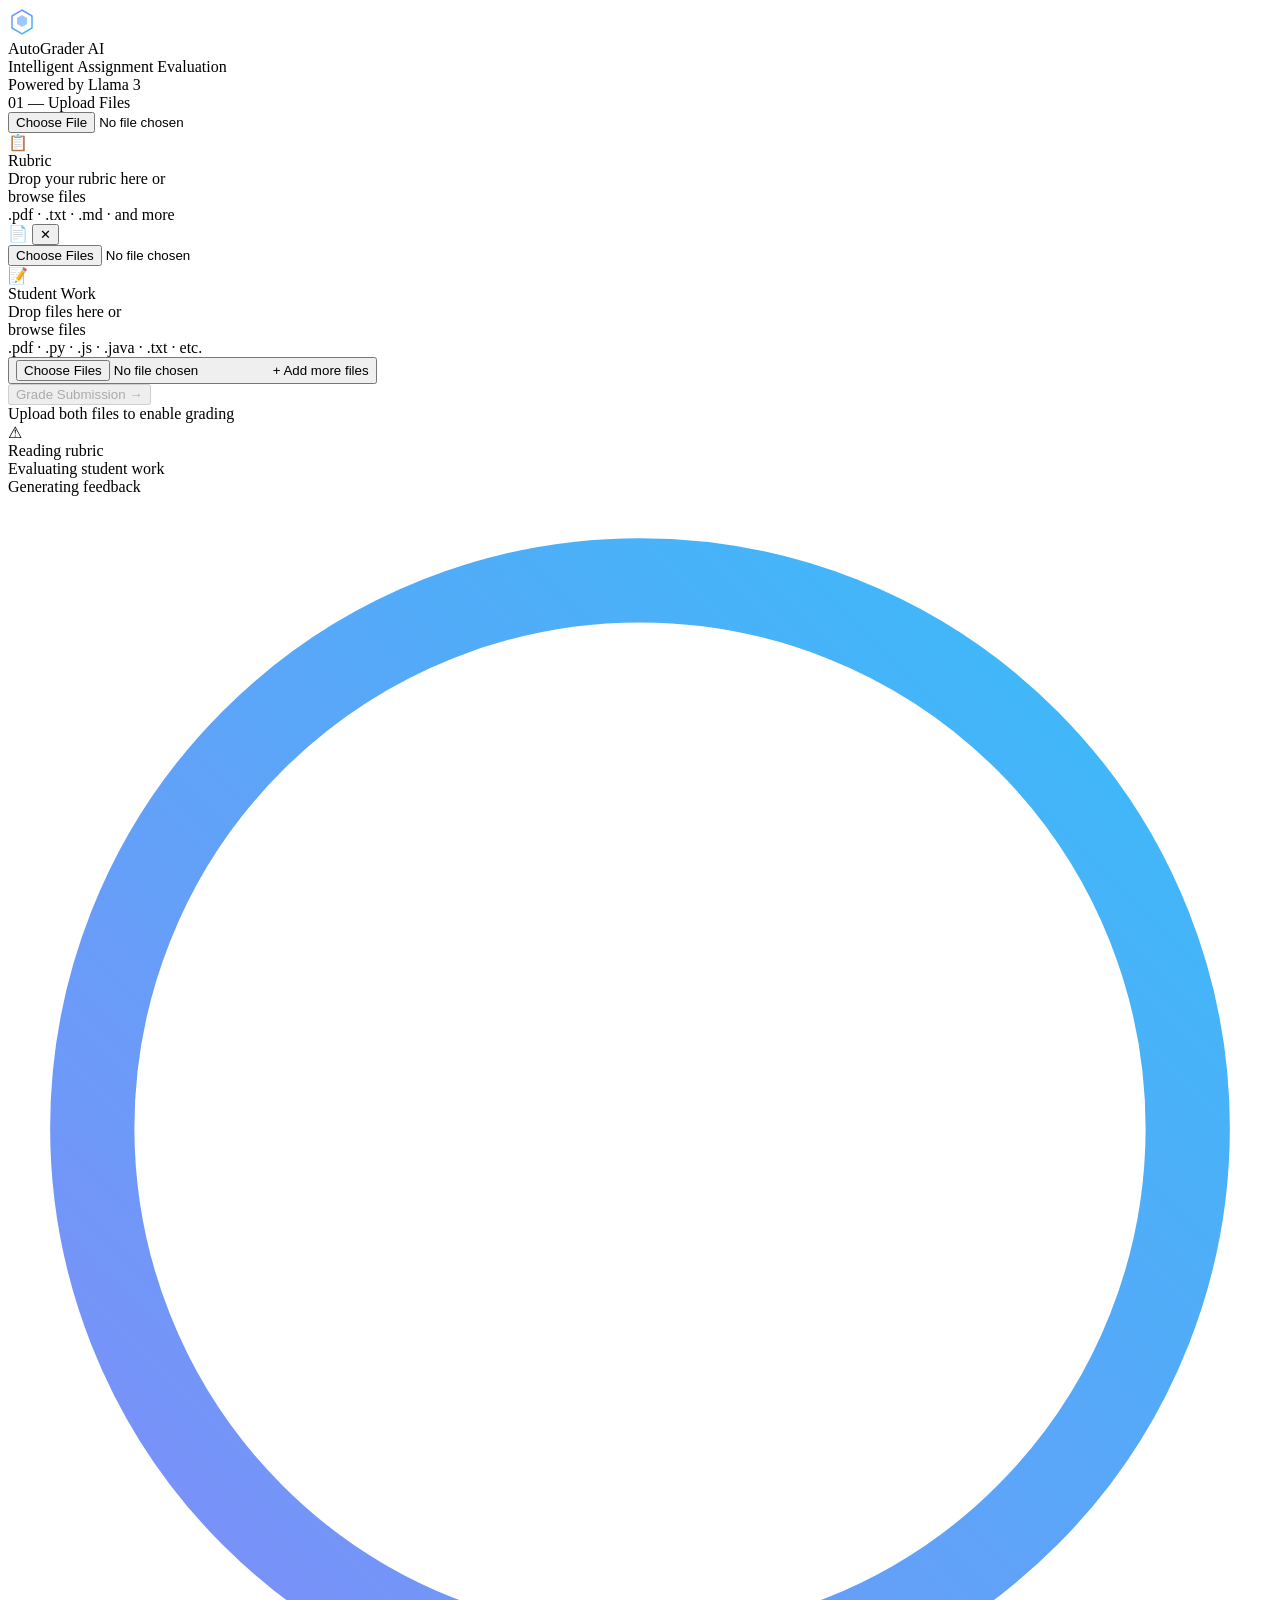
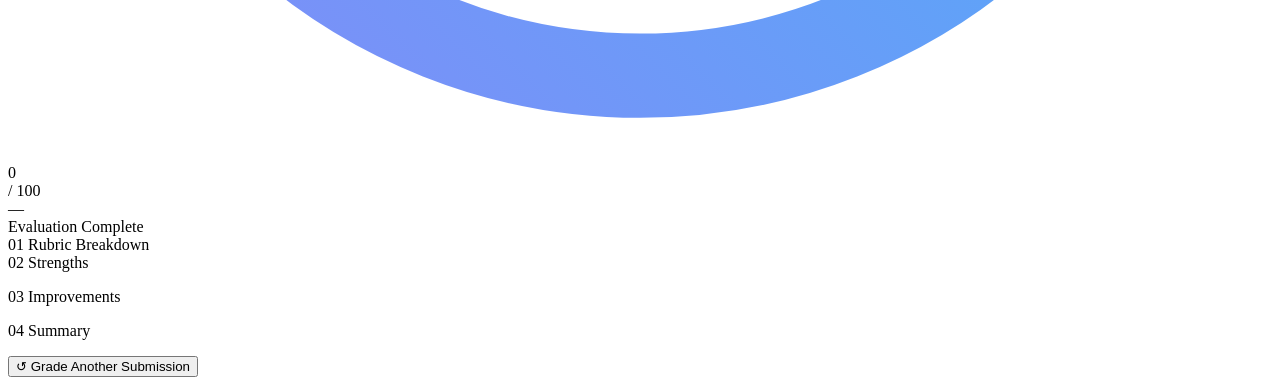
==== templates/index.html @ a31a2349 "Add initial HTML structure for AutoGrader AI This file contains the HTML structure for the AutoGrade" ====
<!DOCTYPE html>
<html lang="en">
<head>
  <meta charset="UTF-8" />
  <meta name="viewport" content="width=device-width, initial-scale=1.0" />
  <title>AutoGrader AI</title>
  <link rel="preconnect" href="https://fonts.googleapis.com" />
  <link rel="preconnect" href="https://fonts.gstatic.com" crossorigin />
  <link href="https://fonts.googleapis.com/css2?family=Outfit:wght@300;400;500;600;700;800&family=JetBrains+Mono:wght@400;500&display=swap" rel="stylesheet" />
  <link rel="stylesheet" href="/static/style.css" />
</head>
<body>

  <div class="bg-orb orb-1"></div>
  <div class="bg-orb orb-2"></div>
  <div class="bg-orb orb-3"></div>

  <div class="app">

    <header class="header">
      <div class="logo-wrap">
        <div class="logo-icon">
          <svg width="28" height="28" viewBox="0 0 28 28" fill="none">
            <path d="M14 2L24 8V20L14 26L4 20V8L14 2Z" stroke="url(#grad)" stroke-width="1.5" fill="none"/>
            <path d="M14 7L19 10V16L14 19L9 16V10L14 7Z" fill="url(#grad)" opacity="0.6"/>
            <defs>
              <linearGradient id="grad" x1="4" y1="2" x2="24" y2="26" gradientUnits="userSpaceOnUse">
                <stop offset="0%" stop-color="#818cf8"/>
                <stop offset="100%" stop-color="#38bdf8"/>
              </linearGradient>
            </defs>
          </svg>
        </div>
        <div>
          <div class="logo">AutoGrader <span class="logo-ai">AI</span></div>
          <div class="tagline">Intelligent Assignment Evaluation</div>
        </div>
      </div>
      <div class="header-badge">Powered by Llama 3</div>
    </header>

    <div class="section-label">01 — Upload Files</div>
    <div class="grid">

      <div class="upload-card" id="rubricZone">
        <input type="file" id="rubricInput" accept=".pdf,.txt,.md,.py,.js,.java,.html,.css,.json,.csv" />
        <div class="upload-icon-wrap"><div class="upload-icon">📋</div></div>
        <div class="upload-card-title">Rubric</div>
        <div class="upload-card-hint" id="rubricHint">Drop your rubric here or<br/><span class="hint-link">browse files</span></div>
        <div class="upload-formats">.pdf · .txt · .md · and more</div>
        <div class="file-pill hidden" id="rubricPill">
          <span class="pill-icon">📄</span>
          <span id="rubricName"></span>
          <button id="rubricRemove" class="pill-remove">✕</button>
        </div>
      </div>

      <div class="upload-card" id="workZone">
        <input type="file" id="workInput" multiple accept=".pdf,.txt,.md,.py,.js,.java,.html,.css,.json,.csv" />
        <div class="upload-icon-wrap"><div class="upload-icon">📝</div></div>
        <div class="upload-card-title">Student Work</div>
        <div id="workEmpty">
          <div class="upload-card-hint">Drop files here or<br/><span class="hint-link">browse files</span></div>
          <div class="upload-formats">.pdf · .py · .js · .java · .txt · etc.</div>
        </div>
        <div id="workFileArea" class="hidden">
          <div id="workList" class="work-files"></div>
          <button class="add-more-btn" id="addMoreBtn">
            <input type="file" id="addMoreInput" multiple accept=".pdf,.txt,.md,.py,.js,.java,.html,.css,.json,.csv" />
            <span>+ Add more files</span>
          </button>
        </div>
      </div>

    </div>

    <div class="grade-wrap">
      <button class="grade-btn" id="gradeBtn" disabled>
        <span class="grade-btn-text">Grade Submission</span>
        <span class="grade-btn-icon">→</span>
      </button>
      <div class="grade-hint" id="gradeHint">Upload both files to enable grading</div>
    </div>

    <div class="status-bar hidden" id="statusBar">
      <div class="status-inner">
        <div class="spinner" id="spinner"></div>
        <span id="statusText"></span>
      </div>
    </div>

    <div class="error-card hidden" id="errorBox">
      <span class="error-icon">⚠</span>
      <span id="errorText"></span>
    </div>

    <div class="loading-card hidden" id="loadingBox">
      <div class="loading-steps">
        <div class="loading-step"><div class="step-dot active"></div><span>Reading rubric</span></div>
        <div class="loading-step"><div class="step-dot"></div><span>Evaluating student work</span></div>
        <div class="loading-step"><div class="step-dot"></div><span>Generating feedback</span></div>
      </div>
    </div>

    <div class="results-card hidden" id="resultsBox">

      <div class="score-hero">
        <div class="score-ring-wrap">
          <svg class="score-ring" viewBox="0 0 120 120">
            <circle cx="60" cy="60" r="52" fill="none" stroke="rgba(255,255,255,0.06)" stroke-width="8"/>
            <circle cx="60" cy="60" r="52" fill="none" stroke="url(#scoreGrad)" stroke-width="8"
              stroke-linecap="round" stroke-dasharray="326.7" id="scoreArc"
              style="transform:rotate(-90deg);transform-origin:60px 60px;transition:stroke-dashoffset 1.2s cubic-bezier(.4,0,.2,1)"/>
            <defs>
              <linearGradient id="scoreGrad" x1="0" y1="0" x2="1" y2="1">
                <stop offset="0%" stop-color="#818cf8"/>
                <stop offset="100%" stop-color="#38bdf8"/>
              </linearGradient>
            </defs>
          </svg>
          <div class="score-inner">
            <div class="score-number" id="scoreDisplay">0</div>
            <div class="score-label">/ 100</div>
          </div>
        </div>
        <div class="score-details">
          <div class="letter-grade" id="letterGrade">—</div>
          <div class="score-title">Evaluation Complete</div>
          <div class="score-subtitle" id="scoreSubtitle"></div>
        </div>
      </div>

      <div class="results-body">

        <div class="result-section" id="criteriaSection">
          <div class="result-section-title"><span class="section-num">01</span> Rubric Breakdown</div>
          <div id="criteriaList" class="criteria-list"></div>
        </div>

        <div class="two-col">
          <div class="result-section" id="strengthsSection">
            <div class="result-section-title"><span class="section-num">02</span> Strengths</div>
            <p class="result-text" id="strengthsText"></p>
          </div>
          <div class="result-section" id="improvementsSection">
            <div class="result-section-title"><span class="section-num">03</span> Improvements</div>
            <p class="result-text" id="improvementsText"></p>
          </div>
        </div>

        <div class="result-section" id="summarySection">
          <div class="result-section-title"><span class="section-num">04</span> Summary</div>
          <p class="result-text result-summary" id="summaryText"></p>
        </div>

        <button class="grade-again-btn" id="gradeAgainBtn">↺ Grade Another Submission</button>

      </div>
    </div>

  </div>

  <script src="/static/main.js"></script>
</body>
</html>
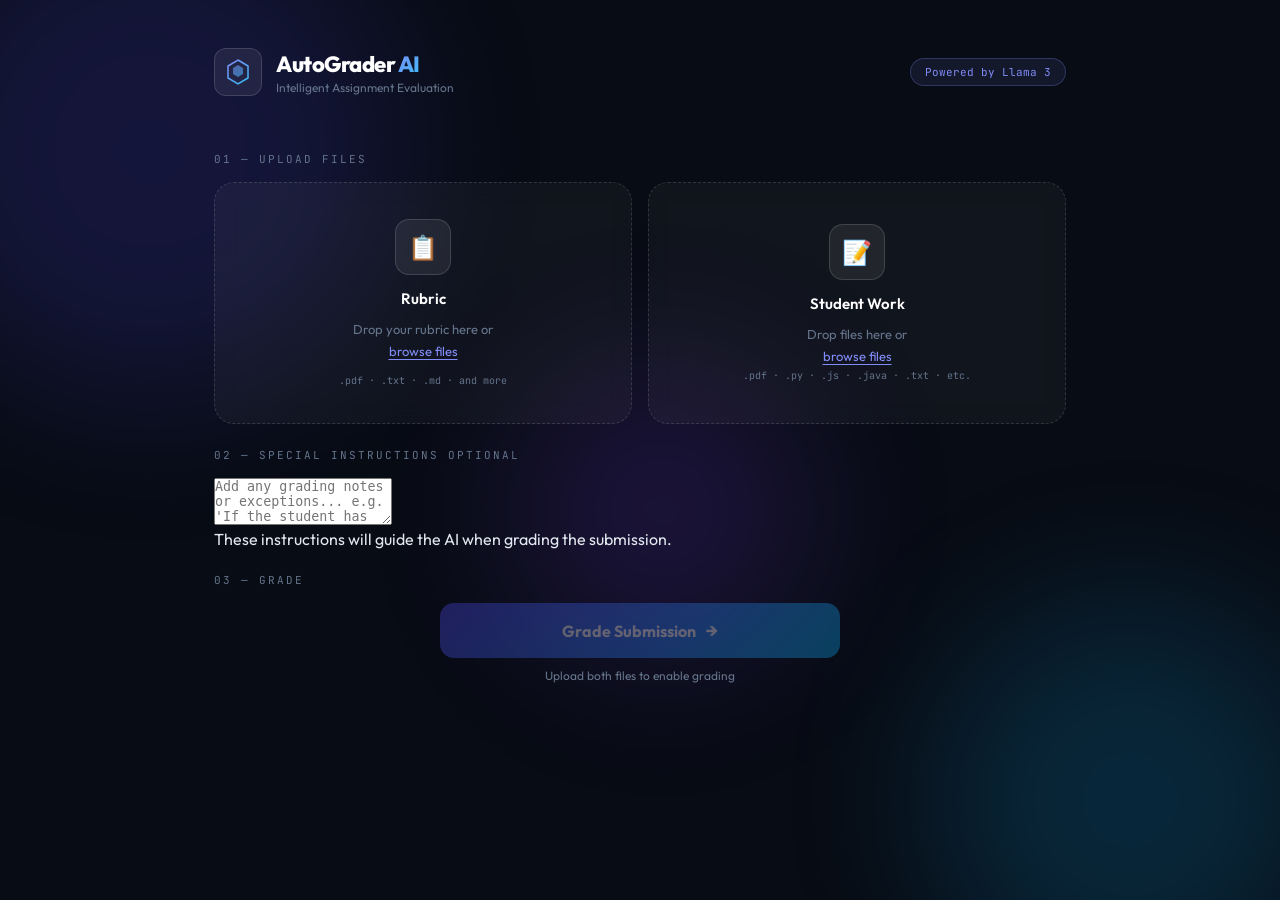
==== commit fa700856: "Update index.html" ====
--- a/templates/index.html
+++ b/templates/index.html
@@ -74,6 +74,19 @@
 
     </div>
 
+    <!-- SPECIAL INSTRUCTIONS -->
+    <div class="section-label" style="margin-top:24px;">02 — Special Instructions <span class="optional-tag">Optional</span></div>
+    <div class="instructions-wrap">
+      <textarea
+        id="specialInstructions"
+        class="instructions-input"
+        placeholder="Add any grading notes or exceptions... e.g. 'If the student has the correct answer but not exact wording from the answer key, still give full marks' or 'Be lenient on spelling, focus on content only'"
+        rows="3"
+      ></textarea>
+      <div class="instructions-hint">These instructions will guide the AI when grading the submission.</div>
+    </div>
+
+    <div class="section-label" style="margin-top:24px;">03 — Grade</div>
     <div class="grade-wrap">
       <button class="grade-btn" id="gradeBtn" disabled>
         <span class="grade-btn-text">Grade Submission</span>
@@ -84,7 +97,7 @@
 
     <div class="status-bar hidden" id="statusBar">
       <div class="status-inner">
-        <div class="spinner" id="spinner"></div>
+        <div class="spinner"></div>
         <span id="statusText"></span>
       </div>
     </div>
--- a/static/style.css
+++ b/static/style.css
@@ -0,0 +1,534 @@
+*, *::before, *::after { box-sizing: border-box; margin: 0; padding: 0; }
+
+:root {
+  --bg:       #080c14;
+  --surface:  rgba(255,255,255,0.04);
+  --surface2: rgba(255,255,255,0.07);
+  --border:   rgba(255,255,255,0.08);
+  --border2:  rgba(255,255,255,0.14);
+  --indigo:   #818cf8;
+  --sky:      #38bdf8;
+  --green:    #4ade80;
+  --amber:    #fbbf24;
+  --red:      #f87171;
+  --text:     #e2e8f0;
+  --muted:    #64748b;
+  --muted2:   #94a3b8;
+}
+
+html { scroll-behavior: smooth; }
+
+body {
+  background: var(--bg);
+  color: var(--text);
+  font-family: 'Outfit', sans-serif;
+  min-height: 100vh;
+  overflow-x: hidden;
+}
+
+/* ── Background orbs ── */
+.bg-orb {
+  position: fixed;
+  border-radius: 50%;
+  filter: blur(80px);
+  opacity: 0.18;
+  pointer-events: none;
+  z-index: 0;
+  animation: drift 20s ease-in-out infinite alternate;
+}
+.orb-1 { width: 500px; height: 500px; background: #4f46e5; top: -100px; left: -100px; animation-delay: 0s; }
+.orb-2 { width: 400px; height: 400px; background: #0ea5e9; bottom: -100px; right: -50px; animation-delay: -7s; }
+.orb-3 { width: 300px; height: 300px; background: #7c3aed; top: 40%; left: 40%; animation-delay: -14s; }
+
+@keyframes drift {
+  from { transform: translate(0, 0) scale(1); }
+  to   { transform: translate(40px, 30px) scale(1.08); }
+}
+
+/* ── App container ── */
+.app {
+  position: relative;
+  z-index: 1;
+  max-width: 900px;
+  margin: 0 auto;
+  padding: 48px 24px 80px;
+}
+
+/* ── Header ── */
+.header {
+  display: flex;
+  align-items: center;
+  justify-content: space-between;
+  margin-bottom: 56px;
+  animation: fadeUp 0.6s ease both;
+}
+
+.logo-wrap {
+  display: flex;
+  align-items: center;
+  gap: 14px;
+}
+
+.logo-icon {
+  width: 48px; height: 48px;
+  background: var(--surface2);
+  border: 1px solid var(--border2);
+  border-radius: 12px;
+  display: flex; align-items: center; justify-content: center;
+  backdrop-filter: blur(12px);
+}
+
+.logo {
+  font-size: 22px;
+  font-weight: 800;
+  letter-spacing: -0.5px;
+  color: #fff;
+}
+.logo-ai {
+  background: linear-gradient(135deg, var(--indigo), var(--sky));
+  -webkit-background-clip: text;
+  -webkit-text-fill-color: transparent;
+  background-clip: text;
+}
+
+.tagline {
+  font-size: 12px;
+  color: var(--muted);
+  font-weight: 400;
+  margin-top: 2px;
+}
+
+.header-badge {
+  font-family: 'JetBrains Mono', monospace;
+  font-size: 11px;
+  color: var(--indigo);
+  background: rgba(129,140,248,0.1);
+  border: 1px solid rgba(129,140,248,0.25);
+  padding: 6px 14px;
+  border-radius: 999px;
+}
+
+/* ── Section label ── */
+.section-label {
+  font-family: 'JetBrains Mono', monospace;
+  font-size: 11px;
+  color: var(--muted);
+  text-transform: uppercase;
+  letter-spacing: 2px;
+  margin-bottom: 16px;
+  animation: fadeUp 0.6s ease 0.1s both;
+}
+
+/* ── Upload grid ── */
+.grid {
+  display: grid;
+  grid-template-columns: 1fr 1fr;
+  gap: 16px;
+  margin-bottom: 24px;
+  animation: fadeUp 0.6s ease 0.2s both;
+}
+@media (max-width: 580px) { .grid { grid-template-columns: 1fr; } }
+
+/* ── Upload card ── */
+.upload-card {
+  background: var(--surface);
+  border: 1.5px dashed var(--border2);
+  border-radius: 20px;
+  padding: 36px 24px;
+  cursor: pointer;
+  position: relative;
+  min-height: 200px;
+  display: flex;
+  flex-direction: column;
+  align-items: center;
+  justify-content: center;
+  text-align: center;
+  gap: 10px;
+  transition: border-color 0.25s, background 0.25s, transform 0.2s;
+  backdrop-filter: blur(12px);
+  overflow: hidden;
+}
+.upload-card::before {
+  content: '';
+  position: absolute;
+  inset: 0;
+  background: linear-gradient(135deg, rgba(129,140,248,0.04), rgba(56,189,248,0.04));
+  opacity: 0;
+  transition: opacity 0.25s;
+  border-radius: 20px;
+}
+.upload-card:hover, .upload-card.drag {
+  border-color: var(--indigo);
+  transform: translateY(-2px);
+}
+.upload-card:hover::before, .upload-card.drag::before { opacity: 1; }
+
+.upload-card > input[type="file"] {
+  position: absolute; inset: 0; opacity: 0; cursor: pointer; width: 100%; height: 100%;
+}
+
+.upload-icon-wrap {
+  width: 56px; height: 56px;
+  background: var(--surface2);
+  border: 1px solid var(--border2);
+  border-radius: 14px;
+  display: flex; align-items: center; justify-content: center;
+  margin-bottom: 4px;
+}
+.upload-icon { font-size: 24px; }
+
+.upload-card-title {
+  font-size: 15px;
+  font-weight: 600;
+  color: #fff;
+}
+
+.upload-card-hint {
+  font-size: 13px;
+  color: var(--muted);
+  line-height: 1.7;
+}
+
+.hint-link {
+  color: var(--indigo);
+  text-decoration: underline;
+  text-underline-offset: 3px;
+}
+
+.upload-formats {
+  font-family: 'JetBrains Mono', monospace;
+  font-size: 10px;
+  color: var(--muted);
+  margin-top: 2px;
+}
+
+/* ── File pill ── */
+.file-pill {
+  display: flex;
+  align-items: center;
+  gap: 8px;
+  background: rgba(129,140,248,0.12);
+  border: 1px solid rgba(129,140,248,0.3);
+  border-radius: 10px;
+  padding: 8px 12px;
+  font-size: 12px;
+  color: var(--indigo);
+  max-width: 100%;
+  overflow: hidden;
+  position: relative;
+  z-index: 2;
+}
+.pill-icon { flex-shrink: 0; font-size: 14px; }
+.file-pill span:not(.pill-icon):not(.pill-remove) {
+  overflow: hidden; text-overflow: ellipsis; white-space: nowrap; flex: 1;
+}
+.pill-remove {
+  background: none; border: none; color: var(--muted); cursor: pointer;
+  font-size: 13px; flex-shrink: 0; line-height: 1; position: relative; z-index: 3;
+  transition: color 0.15s;
+}
+.pill-remove:hover { color: var(--red); }
+
+/* ── Work files list ── */
+.work-files { display: flex; flex-direction: column; gap: 6px; width: 100%; }
+
+.add-more-btn {
+  width: 100%;
+  background: none;
+  border: 1px dashed var(--border2);
+  color: var(--muted);
+  padding: 8px;
+  font-family: 'Outfit', sans-serif;
+  font-size: 12px;
+  cursor: pointer;
+  border-radius: 8px;
+  margin-top: 6px;
+  transition: border-color 0.2s, color 0.2s;
+  position: relative;
+}
+.add-more-btn:hover { border-color: var(--indigo); color: var(--indigo); }
+.add-more-btn input[type="file"] {
+  position: absolute; inset: 0; opacity: 0; cursor: pointer; width: 100%; height: 100%;
+}
+
+/* ── Grade button ── */
+.grade-wrap {
+  display: flex;
+  flex-direction: column;
+  align-items: center;
+  gap: 10px;
+  margin-bottom: 28px;
+  animation: fadeUp 0.6s ease 0.3s both;
+}
+
+.grade-btn {
+  display: flex;
+  align-items: center;
+  justify-content: center;
+  gap: 10px;
+  width: 100%;
+  max-width: 400px;
+  padding: 16px 32px;
+  background: linear-gradient(135deg, #4f46e5, #0ea5e9);
+  border: none;
+  border-radius: 14px;
+  color: #fff;
+  font-family: 'Outfit', sans-serif;
+  font-size: 16px;
+  font-weight: 700;
+  cursor: pointer;
+  transition: opacity 0.2s, transform 0.2s, box-shadow 0.2s;
+  box-shadow: 0 4px 24px rgba(79,70,229,0.35);
+  position: relative;
+  overflow: hidden;
+}
+.grade-btn::after {
+  content: '';
+  position: absolute;
+  inset: 0;
+  background: rgba(255,255,255,0.1);
+  opacity: 0;
+  transition: opacity 0.2s;
+}
+.grade-btn:hover:not(:disabled)::after { opacity: 1; }
+.grade-btn:hover:not(:disabled) { transform: translateY(-2px); box-shadow: 0 8px 32px rgba(79,70,229,0.5); }
+.grade-btn:disabled { opacity: 0.35; cursor: not-allowed; transform: none; box-shadow: none; }
+
+.grade-btn-icon { font-size: 18px; transition: transform 0.2s; }
+.grade-btn:hover:not(:disabled) .grade-btn-icon { transform: translateX(4px); }
+
+.grade-hint {
+  font-size: 12px;
+  color: var(--muted);
+}
+
+/* ── Status bar ── */
+.status-bar {
+  margin-bottom: 20px;
+  display: flex;
+  justify-content: center;
+}
+.status-inner {
+  display: flex;
+  align-items: center;
+  gap: 10px;
+  background: var(--surface2);
+  border: 1px solid var(--border2);
+  border-radius: 999px;
+  padding: 10px 20px;
+  font-size: 13px;
+  color: var(--muted2);
+  backdrop-filter: blur(12px);
+}
+
+.spinner {
+  width: 14px; height: 14px;
+  border: 2px solid rgba(129,140,248,0.2);
+  border-top-color: var(--indigo);
+  border-radius: 50%;
+  animation: spin 0.8s linear infinite;
+  flex-shrink: 0;
+}
+@keyframes spin { to { transform: rotate(360deg); } }
+
+/* ── Error card ── */
+.error-card {
+  background: rgba(248,113,113,0.08);
+  border: 1px solid rgba(248,113,113,0.25);
+  border-radius: 14px;
+  padding: 16px 20px;
+  font-size: 13px;
+  color: var(--red);
+  display: flex;
+  align-items: flex-start;
+  gap: 10px;
+  margin-bottom: 20px;
+  line-height: 1.6;
+}
+.error-icon { flex-shrink: 0; font-size: 16px; }
+
+/* ── Loading card ── */
+.loading-card {
+  background: var(--surface);
+  border: 1px solid var(--border);
+  border-radius: 20px;
+  padding: 40px;
+  margin-bottom: 20px;
+  backdrop-filter: blur(12px);
+}
+.loading-steps { display: flex; flex-direction: column; gap: 20px; max-width: 280px; margin: 0 auto; }
+.loading-step { display: flex; align-items: center; gap: 14px; font-size: 14px; color: var(--muted); }
+.step-dot {
+  width: 10px; height: 10px; border-radius: 50%; background: var(--border2); flex-shrink: 0;
+  transition: background 0.4s;
+}
+.step-dot.active { background: var(--indigo); box-shadow: 0 0 10px var(--indigo); animation: pulse 1.2s infinite; }
+.step-dot.done { background: var(--green); box-shadow: none; animation: none; }
+
+@keyframes pulse { 0%,100%{opacity:1;} 50%{opacity:0.4;} }
+
+/* ── Results card ── */
+.results-card {
+  background: var(--surface);
+  border: 1px solid var(--border2);
+  border-radius: 24px;
+  overflow: hidden;
+  backdrop-filter: blur(12px);
+  animation: fadeUp 0.5s ease both;
+}
+
+/* ── Score hero ── */
+.score-hero {
+  background: linear-gradient(135deg, rgba(79,70,229,0.2), rgba(14,165,233,0.15));
+  border-bottom: 1px solid var(--border);
+  padding: 40px 40px 36px;
+  display: flex;
+  align-items: center;
+  gap: 36px;
+  flex-wrap: wrap;
+}
+
+.score-ring-wrap {
+  position: relative;
+  width: 120px; height: 120px;
+  flex-shrink: 0;
+}
+.score-ring { width: 120px; height: 120px; }
+.score-inner {
+  position: absolute;
+  inset: 0;
+  display: flex;
+  flex-direction: column;
+  align-items: center;
+  justify-content: center;
+}
+.score-number {
+  font-size: 30px;
+  font-weight: 800;
+  color: #fff;
+  line-height: 1;
+  font-family: 'JetBrains Mono', monospace;
+}
+.score-label { font-size: 11px; color: var(--muted); margin-top: 2px; }
+
+.score-details { flex: 1; }
+.letter-grade {
+  font-size: 52px;
+  font-weight: 800;
+  background: linear-gradient(135deg, var(--indigo), var(--sky));
+  -webkit-background-clip: text;
+  -webkit-text-fill-color: transparent;
+  background-clip: text;
+  line-height: 1;
+  margin-bottom: 6px;
+}
+.score-title { font-size: 18px; font-weight: 700; color: #fff; }
+.score-subtitle { font-size: 13px; color: var(--muted2); margin-top: 4px; }
+
+/* ── Results body ── */
+.results-body { padding: 32px 40px 40px; display: flex; flex-direction: column; gap: 32px; }
+
+.result-section { display: flex; flex-direction: column; gap: 14px; }
+
+.result-section-title {
+  display: flex;
+  align-items: center;
+  gap: 10px;
+  font-size: 13px;
+  font-weight: 600;
+  color: var(--muted2);
+  text-transform: uppercase;
+  letter-spacing: 1.5px;
+  padding-bottom: 12px;
+  border-bottom: 1px solid var(--border);
+}
+.section-num {
+  font-family: 'JetBrains Mono', monospace;
+  font-size: 10px;
+  color: var(--indigo);
+  background: rgba(129,140,248,0.1);
+  padding: 2px 7px;
+  border-radius: 4px;
+}
+
+/* ── Criteria list ── */
+.criteria-list { display: flex; flex-direction: column; gap: 10px; }
+
+.criteria-row {
+  display: flex;
+  align-items: flex-start;
+  gap: 14px;
+  background: var(--surface2);
+  border: 1px solid var(--border);
+  border-radius: 12px;
+  padding: 14px 16px;
+  transition: border-color 0.2s;
+}
+.criteria-row:hover { border-color: var(--border2); }
+
+.criteria-badge {
+  flex-shrink: 0;
+  font-family: 'JetBrains Mono', monospace;
+  font-size: 12px;
+  font-weight: 500;
+  padding: 4px 10px;
+  border-radius: 6px;
+  min-width: 60px;
+  text-align: center;
+}
+.badge-pass    { background: rgba(74,222,128,0.12); color: var(--green);  border: 1px solid rgba(74,222,128,0.25); }
+.badge-partial { background: rgba(251,191,36,0.12);  color: var(--amber); border: 1px solid rgba(251,191,36,0.25); }
+.badge-fail    { background: rgba(248,113,113,0.12); color: var(--red);   border: 1px solid rgba(248,113,113,0.25); }
+
+.criteria-content { flex: 1; }
+.criteria-name { font-size: 13px; font-weight: 600; color: #fff; margin-bottom: 4px; }
+.criteria-feedback { font-size: 12px; color: var(--muted2); line-height: 1.6; }
+
+/* ── Two column layout ── */
+.two-col {
+  display: grid;
+  grid-template-columns: 1fr 1fr;
+  gap: 20px;
+}
+@media (max-width: 600px) { .two-col { grid-template-columns: 1fr; } }
+
+/* ── Result text ── */
+.result-text {
+  font-size: 14px;
+  line-height: 1.8;
+  color: var(--muted2);
+}
+.result-summary {
+  background: var(--surface2);
+  border: 1px solid var(--border);
+  border-radius: 12px;
+  padding: 20px;
+  font-size: 15px;
+  color: var(--text);
+}
+
+/* ── Grade again button ── */
+.grade-again-btn {
+  align-self: center;
+  background: var(--surface2);
+  border: 1px solid var(--border2);
+  border-radius: 10px;
+  color: var(--muted2);
+  padding: 12px 28px;
+  font-family: 'Outfit', sans-serif;
+  font-size: 14px;
+  font-weight: 500;
+  cursor: pointer;
+  transition: all 0.2s;
+  margin-top: 8px;
+}
+.grade-again-btn:hover { border-color: var(--indigo); color: var(--indigo); background: rgba(129,140,248,0.08); }
+
+/* ── Animations ── */
+@keyframes fadeUp {
+  from { opacity: 0; transform: translateY(16px); }
+  to   { opacity: 1; transform: translateY(0); }
+}
+
+/* ── Utility ── */
+.hidden { display: none !important; }
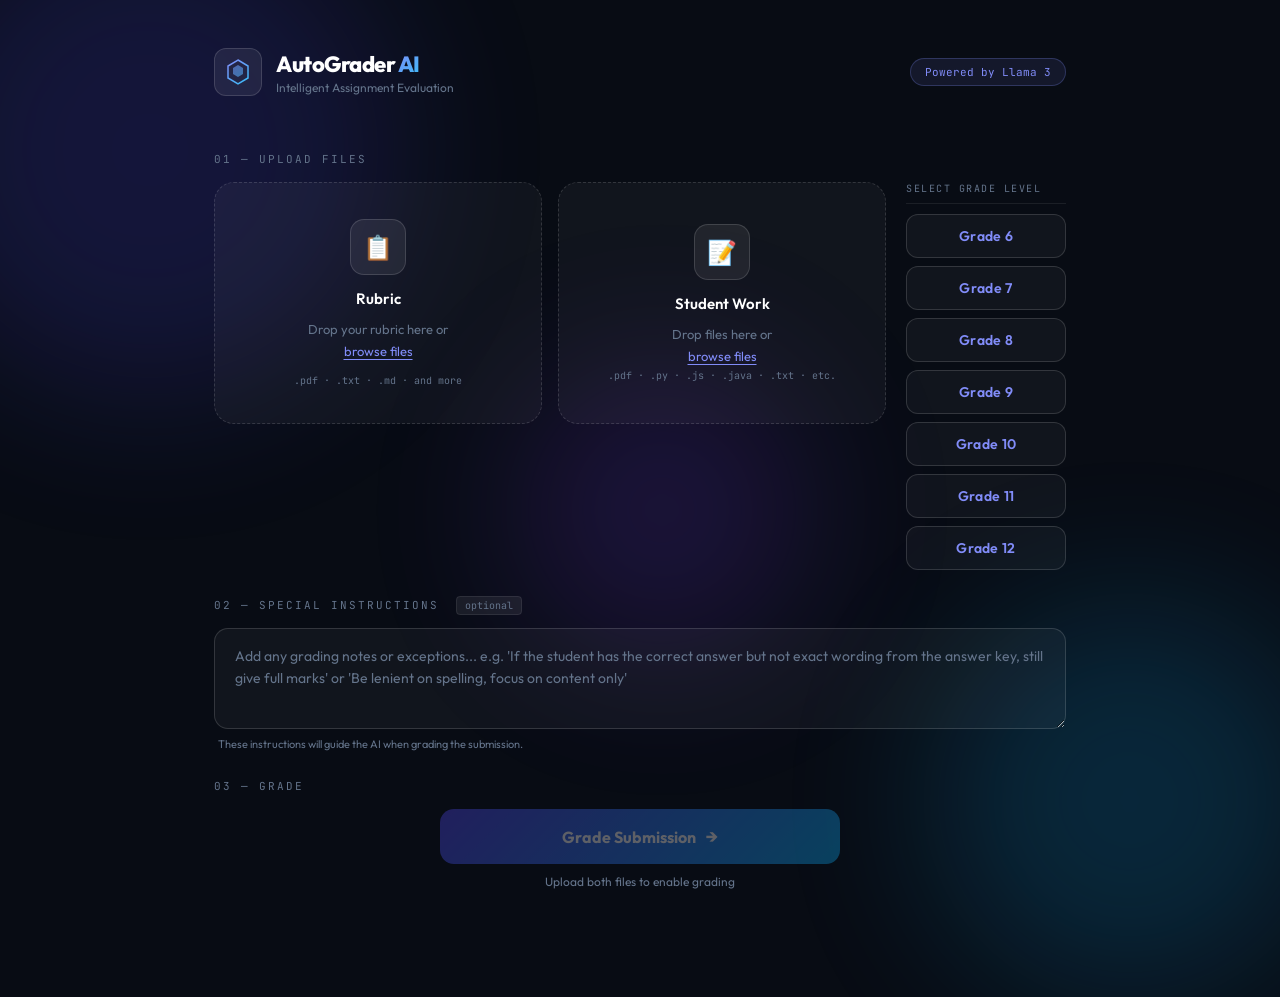
==== commit 36ec42f5: "Refactor upload section and grade level selector" ====
--- a/templates/index.html
+++ b/templates/index.html
@@ -39,43 +39,63 @@
       <div class="header-badge">Powered by Llama 3</div>
     </header>
 
+    <!-- STEP 01: UPLOAD FILES + GRADE SELECTOR -->
     <div class="section-label">01 — Upload Files</div>
-    <div class="grid">
+    <div class="upload-row">
 
-      <div class="upload-card" id="rubricZone">
-        <input type="file" id="rubricInput" accept=".pdf,.txt,.md,.py,.js,.java,.html,.css,.json,.csv" />
-        <div class="upload-icon-wrap"><div class="upload-icon">📋</div></div>
-        <div class="upload-card-title">Rubric</div>
-        <div class="upload-card-hint" id="rubricHint">Drop your rubric here or<br/><span class="hint-link">browse files</span></div>
-        <div class="upload-formats">.pdf · .txt · .md · and more</div>
-        <div class="file-pill hidden" id="rubricPill">
-          <span class="pill-icon">📄</span>
-          <span id="rubricName"></span>
-          <button id="rubricRemove" class="pill-remove">✕</button>
+      <!-- Left: file drop boxes stacked -->
+      <div class="upload-col">
+        <div class="grid">
+          <div class="upload-card" id="rubricZone">
+            <input type="file" id="rubricInput" accept=".pdf,.txt,.md,.py,.js,.java,.html,.css,.json,.csv" />
+            <div class="upload-icon-wrap"><div class="upload-icon">📋</div></div>
+            <div class="upload-card-title">Rubric</div>
+            <div class="upload-card-hint" id="rubricHint">Drop your rubric here or<br/><span class="hint-link">browse files</span></div>
+            <div class="upload-formats">.pdf · .txt · .md · and more</div>
+            <div class="file-pill hidden" id="rubricPill">
+              <span class="pill-icon">📄</span>
+              <span id="rubricName"></span>
+              <button id="rubricRemove" class="pill-remove">✕</button>
+            </div>
+          </div>
+
+          <div class="upload-card" id="workZone">
+            <input type="file" id="workInput" multiple accept=".pdf,.txt,.md,.py,.js,.java,.html,.css,.json,.csv" />
+            <div class="upload-icon-wrap"><div class="upload-icon">📝</div></div>
+            <div class="upload-card-title">Student Work</div>
+            <div id="workEmpty">
+              <div class="upload-card-hint">Drop files here or<br/><span class="hint-link">browse files</span></div>
+              <div class="upload-formats">.pdf · .py · .js · .java · .txt · etc.</div>
+            </div>
+            <div id="workFileArea" class="hidden">
+              <div id="workList" class="work-files"></div>
+              <button class="add-more-btn" id="addMoreBtn">
+                <input type="file" id="addMoreInput" multiple accept=".pdf,.txt,.md,.py,.js,.java,.html,.css,.json,.csv" />
+                <span>+ Add more files</span>
+              </button>
+            </div>
+          </div>
         </div>
       </div>
 
-      <div class="upload-card" id="workZone">
-        <input type="file" id="workInput" multiple accept=".pdf,.txt,.md,.py,.js,.java,.html,.css,.json,.csv" />
-        <div class="upload-icon-wrap"><div class="upload-icon">📝</div></div>
-        <div class="upload-card-title">Student Work</div>
-        <div id="workEmpty">
-          <div class="upload-card-hint">Drop files here or<br/><span class="hint-link">browse files</span></div>
-          <div class="upload-formats">.pdf · .py · .js · .java · .txt · etc.</div>
-        </div>
-        <div id="workFileArea" class="hidden">
-          <div id="workList" class="work-files"></div>
-          <button class="add-more-btn" id="addMoreBtn">
-            <input type="file" id="addMoreInput" multiple accept=".pdf,.txt,.md,.py,.js,.java,.html,.css,.json,.csv" />
-            <span>+ Add more files</span>
-          </button>
+      <!-- Right: grade level selector -->
+      <div class="grade-level-panel">
+        <div class="grade-level-title">Select Grade Level</div>
+        <div class="grade-level-list" id="gradeLevelList">
+          <button class="grade-level-btn" data-grade="6">Grade 6</button>
+          <button class="grade-level-btn" data-grade="7">Grade 7</button>
+          <button class="grade-level-btn" data-grade="8">Grade 8</button>
+          <button class="grade-level-btn" data-grade="9">Grade 9</button>
+          <button class="grade-level-btn" data-grade="10">Grade 10</button>
+          <button class="grade-level-btn" data-grade="11">Grade 11</button>
+          <button class="grade-level-btn" data-grade="12">Grade 12</button>
         </div>
       </div>
 
     </div>
 
-    <!-- SPECIAL INSTRUCTIONS -->
-    <div class="section-label" style="margin-top:24px;">02 — Special Instructions <span class="optional-tag">Optional</span></div>
+    <!-- STEP 02: SPECIAL INSTRUCTIONS -->
+    <div class="section-label" style="margin-top:28px;">02 — Special Instructions <span class="optional-tag">Optional</span></div>
     <div class="instructions-wrap">
       <textarea
         id="specialInstructions"
@@ -86,7 +106,8 @@
       <div class="instructions-hint">These instructions will guide the AI when grading the submission.</div>
     </div>
 
-    <div class="section-label" style="margin-top:24px;">03 — Grade</div>
+    <!-- STEP 03: GRADE -->
+    <div class="section-label" style="margin-top:28px;">03 — Grade</div>
     <div class="grade-wrap">
       <button class="grade-btn" id="gradeBtn" disabled>
         <span class="grade-btn-text">Grade Submission</span>
@@ -144,12 +165,10 @@
       </div>
 
       <div class="results-body">
-
         <div class="result-section" id="criteriaSection">
           <div class="result-section-title"><span class="section-num">01</span> Rubric Breakdown</div>
           <div id="criteriaList" class="criteria-list"></div>
         </div>
-
         <div class="two-col">
           <div class="result-section" id="strengthsSection">
             <div class="result-section-title"><span class="section-num">02</span> Strengths</div>
@@ -160,14 +179,11 @@
             <p class="result-text" id="improvementsText"></p>
           </div>
         </div>
-
         <div class="result-section" id="summarySection">
           <div class="result-section-title"><span class="section-num">04</span> Summary</div>
           <p class="result-text result-summary" id="summaryText"></p>
         </div>
-
         <button class="grade-again-btn" id="gradeAgainBtn">↺ Grade Another Submission</button>
-
       </div>
     </div>
 
--- a/static/style.css
+++ b/static/style.css
@@ -532,3 +532,133 @@
 
 /* ── Utility ── */
 .hidden { display: none !important; }
+
+/* ── Special Instructions ── */
+.optional-tag {
+  font-family: 'JetBrains Mono', monospace;
+  font-size: 10px;
+  color: var(--muted);
+  background: var(--surface2);
+  border: 1px solid var(--border);
+  padding: 2px 8px;
+  border-radius: 4px;
+  margin-left: 8px;
+  text-transform: lowercase;
+  letter-spacing: 0;
+}
+
+.instructions-wrap {
+  display: flex;
+  flex-direction: column;
+  gap: 8px;
+  margin-bottom: 8px;
+  animation: fadeUp 0.6s ease 0.25s both;
+}
+
+.instructions-input {
+  width: 100%;
+  background: var(--surface);
+  border: 1.5px solid var(--border2);
+  border-radius: 14px;
+  padding: 16px 20px;
+  color: var(--text);
+  font-family: 'Outfit', sans-serif;
+  font-size: 14px;
+  line-height: 1.6;
+  resize: vertical;
+  outline: none;
+  transition: border-color 0.2s, background 0.2s;
+  backdrop-filter: blur(12px);
+  min-height: 90px;
+}
+.instructions-input:focus {
+  border-color: var(--indigo);
+  background: var(--surface2);
+}
+.instructions-input::placeholder { color: var(--muted); }
+
+.instructions-hint {
+  font-size: 11px;
+  color: var(--muted);
+  padding-left: 4px;
+}
+
+/* ── Upload row (files + grade selector side by side) ── */
+.upload-row {
+  display: flex;
+  gap: 20px;
+  align-items: flex-start;
+  margin-bottom: 0;
+}
+
+.upload-col {
+  flex: 1;
+  min-width: 0;
+}
+
+.upload-col .grid {
+  margin-bottom: 0;
+}
+
+/* ── Grade level panel ── */
+.grade-level-panel {
+  width: 160px;
+  flex-shrink: 0;
+  display: flex;
+  flex-direction: column;
+  gap: 10px;
+  animation: fadeUp 0.6s ease 0.2s both;
+}
+
+.grade-level-title {
+  font-family: 'JetBrains Mono', monospace;
+  font-size: 10px;
+  color: var(--muted);
+  text-transform: uppercase;
+  letter-spacing: 1.5px;
+  padding-bottom: 8px;
+  border-bottom: 1px solid var(--border);
+}
+
+.grade-level-list {
+  display: flex;
+  flex-direction: column;
+  gap: 8px;
+}
+
+.grade-level-btn {
+  width: 100%;
+  background: var(--surface);
+  border: 1.5px solid var(--border2);
+  border-radius: 12px;
+  padding: 12px 16px;
+  color: var(--indigo);
+  font-family: 'Outfit', sans-serif;
+  font-size: 14px;
+  font-weight: 600;
+  cursor: pointer;
+  transition: all 0.2s;
+  backdrop-filter: blur(12px);
+  text-align: center;
+  letter-spacing: 0.3px;
+}
+
+.grade-level-btn:hover {
+  border-color: var(--indigo);
+  background: rgba(129,140,248,0.08);
+  transform: translateX(3px);
+}
+
+.grade-level-btn.selected {
+  background: rgba(129,140,248,0.15);
+  border-color: var(--indigo);
+  box-shadow: 0 0 16px rgba(129,140,248,0.2);
+  color: #fff;
+}
+
+@media (max-width: 640px) {
+  .upload-row { flex-direction: column; }
+  .grade-level-panel { width: 100%; }
+  .grade-level-list { flex-direction: row; flex-wrap: wrap; }
+  .grade-level-btn { width: auto; flex: 1; min-width: 80px; }
+}
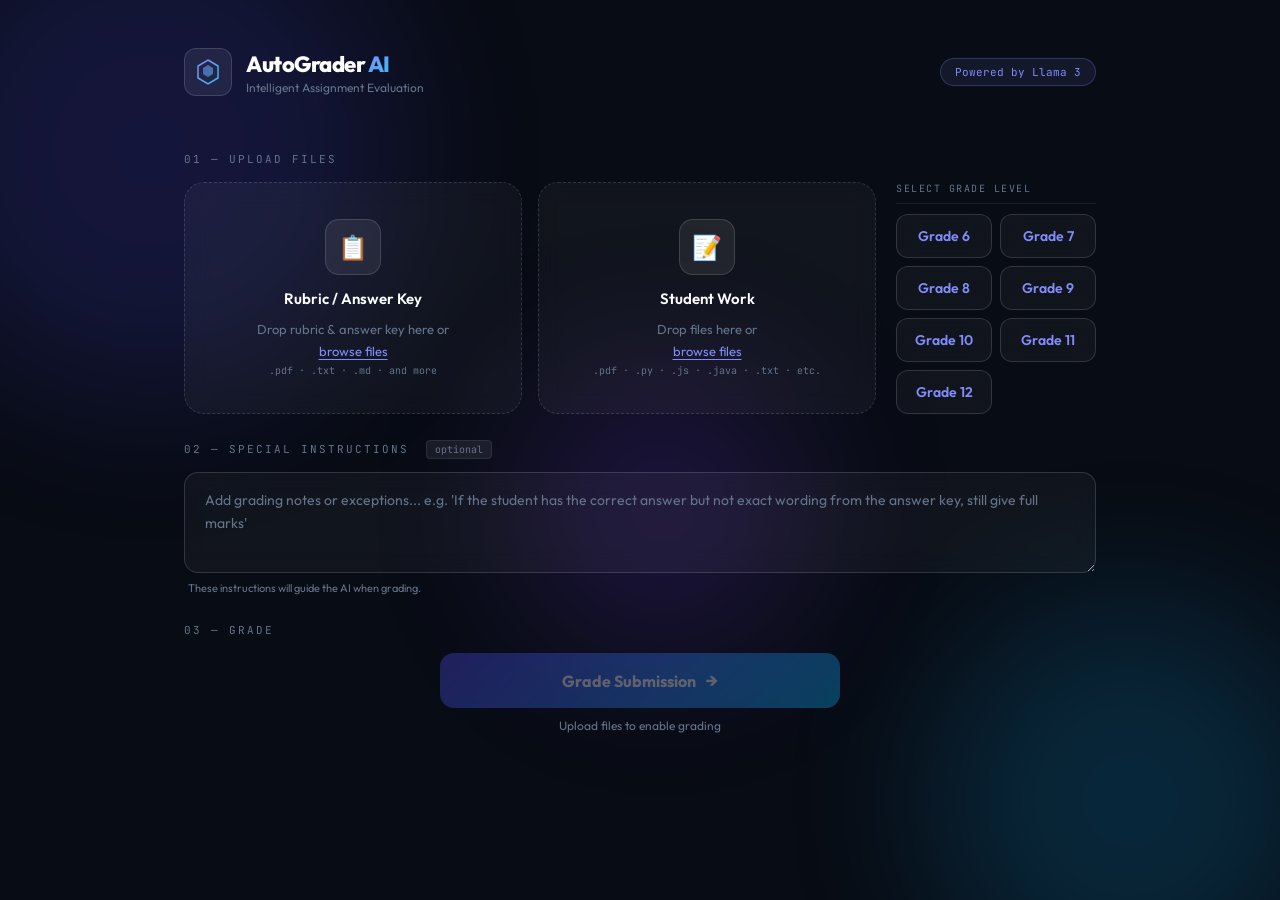
==== commit b07f2039: "Update file upload section and grading instructions" ====
--- a/templates/index.html
+++ b/templates/index.html
@@ -39,26 +39,31 @@
       <div class="header-badge">Powered by Llama 3</div>
     </header>
 
-    <!-- STEP 01: UPLOAD FILES + GRADE SELECTOR -->
+    <!-- STEP 01 -->
     <div class="section-label">01 — Upload Files</div>
     <div class="upload-row">
-
-      <!-- Left: file drop boxes stacked -->
       <div class="upload-col">
         <div class="grid">
+
+          <!-- Rubric / Answer Key -->
           <div class="upload-card" id="rubricZone">
-            <input type="file" id="rubricInput" accept=".pdf,.txt,.md,.py,.js,.java,.html,.css,.json,.csv" />
+            <input type="file" id="rubricInput" multiple accept=".pdf,.txt,.md,.py,.js,.java,.html,.css,.json,.csv" />
             <div class="upload-icon-wrap"><div class="upload-icon">📋</div></div>
-            <div class="upload-card-title">Rubric</div>
-            <div class="upload-card-hint" id="rubricHint">Drop your rubric here or<br/><span class="hint-link">browse files</span></div>
-            <div class="upload-formats">.pdf · .txt · .md · and more</div>
-            <div class="file-pill hidden" id="rubricPill">
-              <span class="pill-icon">📄</span>
-              <span id="rubricName"></span>
-              <button id="rubricRemove" class="pill-remove">✕</button>
-            </div>
-          </div>
-
+            <div class="upload-card-title">Rubric / Answer Key</div>
+            <div id="rubricEmpty">
+              <div class="upload-card-hint">Drop rubric &amp; answer key here or<br/><span class="hint-link">browse files</span></div>
+              <div class="upload-formats">.pdf · .txt · .md · and more</div>
+            </div>
+            <div id="rubricFileArea" class="hidden">
+              <div id="rubricList" class="work-files"></div>
+              <button class="add-more-btn" id="addMoreRubricBtn">
+                <input type="file" id="addMoreRubricInput" multiple accept=".pdf,.txt,.md,.py,.js,.java,.html,.css,.json,.csv" />
+                <span>+ Add more</span>
+              </button>
+            </div>
+          </div>
+
+          <!-- Student Work -->
           <div class="upload-card" id="workZone">
             <input type="file" id="workInput" multiple accept=".pdf,.txt,.md,.py,.js,.java,.html,.css,.json,.csv" />
             <div class="upload-icon-wrap"><div class="upload-icon">📝</div></div>
@@ -75,10 +80,11 @@
               </button>
             </div>
           </div>
-        </div>
-      </div>
-
-      <!-- Right: grade level selector -->
+
+        </div>
+      </div>
+
+      <!-- Grade level -->
       <div class="grade-level-panel">
         <div class="grade-level-title">Select Grade Level</div>
         <div class="grade-level-list" id="gradeLevelList">
@@ -91,29 +97,24 @@
           <button class="grade-level-btn" data-grade="12">Grade 12</button>
         </div>
       </div>
-
-    </div>
-
-    <!-- STEP 02: SPECIAL INSTRUCTIONS -->
+    </div>
+
+    <!-- STEP 02 -->
     <div class="section-label" style="margin-top:28px;">02 — Special Instructions <span class="optional-tag">Optional</span></div>
     <div class="instructions-wrap">
-      <textarea
-        id="specialInstructions"
-        class="instructions-input"
-        placeholder="Add any grading notes or exceptions... e.g. 'If the student has the correct answer but not exact wording from the answer key, still give full marks' or 'Be lenient on spelling, focus on content only'"
-        rows="3"
-      ></textarea>
-      <div class="instructions-hint">These instructions will guide the AI when grading the submission.</div>
-    </div>
-
-    <!-- STEP 03: GRADE -->
+      <textarea id="specialInstructions" class="instructions-input" rows="3"
+        placeholder="Add grading notes or exceptions... e.g. 'If the student has the correct answer but not exact wording from the answer key, still give full marks'"></textarea>
+      <div class="instructions-hint">These instructions will guide the AI when grading.</div>
+    </div>
+
+    <!-- STEP 03 -->
     <div class="section-label" style="margin-top:28px;">03 — Grade</div>
     <div class="grade-wrap">
       <button class="grade-btn" id="gradeBtn" disabled>
         <span class="grade-btn-text">Grade Submission</span>
         <span class="grade-btn-icon">→</span>
       </button>
-      <div class="grade-hint" id="gradeHint">Upload both files to enable grading</div>
+      <div class="grade-hint" id="gradeHint">Upload files to enable grading</div>
     </div>
 
     <div class="status-bar hidden" id="statusBar">
@@ -130,14 +131,16 @@
 
     <div class="loading-card hidden" id="loadingBox">
       <div class="loading-steps">
-        <div class="loading-step"><div class="step-dot active"></div><span>Reading rubric</span></div>
+        <div class="loading-step"><div class="step-dot"></div><span>Reading rubric &amp; answer key</span></div>
         <div class="loading-step"><div class="step-dot"></div><span>Evaluating student work</span></div>
-        <div class="loading-step"><div class="step-dot"></div><span>Generating feedback</span></div>
-      </div>
-    </div>
-
+        <div class="loading-step"><div class="step-dot"></div><span>Generating specific feedback</span></div>
+      </div>
+    </div>
+
+    <!-- RESULTS -->
     <div class="results-card hidden" id="resultsBox">
 
+      <!-- Score hero -->
       <div class="score-hero">
         <div class="score-ring-wrap">
           <svg class="score-ring" viewBox="0 0 120 120">
@@ -158,32 +161,96 @@
           </div>
         </div>
         <div class="score-details">
-          <div class="letter-grade" id="letterGrade">—</div>
-          <div class="score-title">Evaluation Complete</div>
+          <!-- Editable grade -->
+          <div class="grade-edit-wrap">
+            <div class="letter-grade" id="letterGrade">—</div>
+            <button class="edit-grade-btn" id="editGradeBtn" title="Edit grade">✏️</button>
+          </div>
+          <div class="score-title">Evaluation Report</div>
           <div class="score-subtitle" id="scoreSubtitle"></div>
-        </div>
+
+          <!-- Confidence -->
+          <div class="confidence-wrap" id="confidenceWrap">
+            <div class="confidence-bar-track">
+              <div class="confidence-bar-fill" id="confidenceBar"></div>
+            </div>
+            <div class="confidence-label" id="confidenceLabel"></div>
+          </div>
+          <div class="confidence-note" id="confidenceNote"></div>
+        </div>
+      </div>
+
+      <!-- Edit grade modal -->
+      <div class="edit-modal hidden" id="editModal">
+        <div class="edit-modal-inner">
+          <div class="edit-modal-title">Override Grade</div>
+          <div class="edit-modal-row">
+            <div class="edit-field">
+              <label>Score (0–100)</label>
+              <input type="number" id="editScore" min="0" max="100" class="edit-input" />
+            </div>
+            <div class="edit-field">
+              <label>Letter Grade</label>
+              <input type="text" id="editLetter" maxlength="3" class="edit-input" placeholder="e.g. B+" />
+            </div>
+          </div>
+          <div class="edit-modal-actions">
+            <button class="edit-cancel-btn" id="editCancelBtn">Cancel</button>
+            <button class="edit-save-btn" id="editSaveBtn">Save Override</button>
+          </div>
+        </div>
+      </div>
+
+      <!-- Grading logic -->
+      <div class="logic-bar" id="logicBar">
+        <span class="logic-icon">⚖</span>
+        <span id="logicText"></span>
       </div>
 
       <div class="results-body">
+
+        <!-- Criteria breakdown -->
         <div class="result-section" id="criteriaSection">
           <div class="result-section-title"><span class="section-num">01</span> Rubric Breakdown</div>
           <div id="criteriaList" class="criteria-list"></div>
         </div>
+
+        <!-- Strengths & Improvements -->
         <div class="two-col">
           <div class="result-section" id="strengthsSection">
             <div class="result-section-title"><span class="section-num">02</span> Strengths</div>
-            <p class="result-text" id="strengthsText"></p>
+            <p class="result-text editable-text" id="strengthsText" contenteditable="false"></p>
+            <button class="edit-text-btn" data-target="strengthsText">✏️ Edit</button>
           </div>
           <div class="result-section" id="improvementsSection">
             <div class="result-section-title"><span class="section-num">03</span> Improvements</div>
-            <p class="result-text" id="improvementsText"></p>
-          </div>
-        </div>
+            <p class="result-text editable-text" id="improvementsText" contenteditable="false"></p>
+            <button class="edit-text-btn" data-target="improvementsText">✏️ Edit</button>
+          </div>
+        </div>
+
+        <!-- Summary -->
         <div class="result-section" id="summarySection">
           <div class="result-section-title"><span class="section-num">04</span> Summary</div>
-          <p class="result-text result-summary" id="summaryText"></p>
-        </div>
-        <button class="grade-again-btn" id="gradeAgainBtn">↺ Grade Another Submission</button>
+          <p class="result-text result-summary editable-text" id="summaryText" contenteditable="false"></p>
+          <button class="edit-text-btn" data-target="summaryText">✏️ Edit</button>
+        </div>
+
+        <!-- Teacher approve bar -->
+        <div class="approve-bar" id="approveBar">
+          <div class="approve-bar-left">
+            <div class="approve-status" id="approveStatus">
+              <span class="approve-dot pending"></span>
+              Pending teacher review
+            </div>
+            <div class="approve-note">Review and edit any feedback above before approving.</div>
+          </div>
+          <div class="approve-bar-right">
+            <button class="grade-again-btn" id="gradeAgainBtn">↺ Grade Another</button>
+            <button class="approve-btn" id="approveBtn">✓ Approve &amp; Print</button>
+          </div>
+        </div>
+
       </div>
     </div>
 
--- a/static/style.css
+++ b/static/style.css
@@ -1,19 +1,19 @@
 *, *::before, *::after { box-sizing: border-box; margin: 0; padding: 0; }
 
 :root {
-  --bg:       #080c14;
-  --surface:  rgba(255,255,255,0.04);
-  --surface2: rgba(255,255,255,0.07);
-  --border:   rgba(255,255,255,0.08);
-  --border2:  rgba(255,255,255,0.14);
-  --indigo:   #818cf8;
-  --sky:      #38bdf8;
-  --green:    #4ade80;
-  --amber:    #fbbf24;
-  --red:      #f87171;
-  --text:     #e2e8f0;
-  --muted:    #64748b;
-  --muted2:   #94a3b8;
+  --bg:      #080c14;
+  --surface: rgba(255,255,255,0.04);
+  --surface2:rgba(255,255,255,0.07);
+  --border:  rgba(255,255,255,0.08);
+  --border2: rgba(255,255,255,0.14);
+  --indigo:  #818cf8;
+  --sky:     #38bdf8;
+  --green:   #4ade80;
+  --amber:   #fbbf24;
+  --red:     #f87171;
+  --text:    #e2e8f0;
+  --muted:   #64748b;
+  --muted2:  #94a3b8;
 }
 
 html { scroll-behavior: smooth; }
@@ -26,639 +26,397 @@
   overflow-x: hidden;
 }
 
-/* ── Background orbs ── */
 .bg-orb {
-  position: fixed;
-  border-radius: 50%;
-  filter: blur(80px);
-  opacity: 0.18;
-  pointer-events: none;
-  z-index: 0;
+  position: fixed; border-radius: 50%; filter: blur(80px);
+  opacity: 0.18; pointer-events: none; z-index: 0;
   animation: drift 20s ease-in-out infinite alternate;
 }
-.orb-1 { width: 500px; height: 500px; background: #4f46e5; top: -100px; left: -100px; animation-delay: 0s; }
-.orb-2 { width: 400px; height: 400px; background: #0ea5e9; bottom: -100px; right: -50px; animation-delay: -7s; }
-.orb-3 { width: 300px; height: 300px; background: #7c3aed; top: 40%; left: 40%; animation-delay: -14s; }
+.orb-1 { width:500px;height:500px;background:#4f46e5;top:-100px;left:-100px;animation-delay:0s; }
+.orb-2 { width:400px;height:400px;background:#0ea5e9;bottom:-100px;right:-50px;animation-delay:-7s; }
+.orb-3 { width:300px;height:300px;background:#7c3aed;top:40%;left:40%;animation-delay:-14s; }
 
 @keyframes drift {
-  from { transform: translate(0, 0) scale(1); }
-  to   { transform: translate(40px, 30px) scale(1.08); }
-}
-
-/* ── App container ── */
+  from { transform: translate(0,0) scale(1); }
+  to   { transform: translate(40px,30px) scale(1.08); }
+}
+
 .app {
-  position: relative;
-  z-index: 1;
-  max-width: 900px;
-  margin: 0 auto;
-  padding: 48px 24px 80px;
+  position: relative; z-index: 1;
+  max-width: 960px; margin: 0 auto; padding: 48px 24px 80px;
 }
 
 /* ── Header ── */
 .header {
-  display: flex;
-  align-items: center;
-  justify-content: space-between;
-  margin-bottom: 56px;
-  animation: fadeUp 0.6s ease both;
-}
-
-.logo-wrap {
-  display: flex;
-  align-items: center;
-  gap: 14px;
-}
-
+  display: flex; align-items: center; justify-content: space-between;
+  margin-bottom: 56px; animation: fadeUp 0.6s ease both;
+}
+.logo-wrap { display: flex; align-items: center; gap: 14px; }
 .logo-icon {
-  width: 48px; height: 48px;
-  background: var(--surface2);
-  border: 1px solid var(--border2);
-  border-radius: 12px;
-  display: flex; align-items: center; justify-content: center;
-  backdrop-filter: blur(12px);
-}
-
-.logo {
-  font-size: 22px;
-  font-weight: 800;
-  letter-spacing: -0.5px;
-  color: #fff;
-}
+  width:48px;height:48px; background:var(--surface2); border:1px solid var(--border2);
+  border-radius:12px; display:flex;align-items:center;justify-content:center; backdrop-filter:blur(12px);
+}
+.logo { font-size:22px; font-weight:800; letter-spacing:-0.5px; color:#fff; }
 .logo-ai {
   background: linear-gradient(135deg, var(--indigo), var(--sky));
-  -webkit-background-clip: text;
-  -webkit-text-fill-color: transparent;
-  background-clip: text;
-}
-
-.tagline {
-  font-size: 12px;
-  color: var(--muted);
-  font-weight: 400;
-  margin-top: 2px;
-}
-
+  -webkit-background-clip: text; -webkit-text-fill-color: transparent; background-clip: text;
+}
+.tagline { font-size:12px; color:var(--muted); font-weight:400; margin-top:2px; }
 .header-badge {
-  font-family: 'JetBrains Mono', monospace;
-  font-size: 11px;
-  color: var(--indigo);
-  background: rgba(129,140,248,0.1);
-  border: 1px solid rgba(129,140,248,0.25);
-  padding: 6px 14px;
-  border-radius: 999px;
+  font-family:'JetBrains Mono',monospace; font-size:11px; color:var(--indigo);
+  background:rgba(129,140,248,0.1); border:1px solid rgba(129,140,248,0.25);
+  padding:6px 14px; border-radius:999px;
 }
 
 /* ── Section label ── */
 .section-label {
-  font-family: 'JetBrains Mono', monospace;
-  font-size: 11px;
-  color: var(--muted);
-  text-transform: uppercase;
-  letter-spacing: 2px;
-  margin-bottom: 16px;
+  font-family:'JetBrains Mono',monospace; font-size:11px; color:var(--muted);
+  text-transform:uppercase; letter-spacing:2px; margin-bottom:16px;
   animation: fadeUp 0.6s ease 0.1s both;
 }
 
-/* ── Upload grid ── */
+/* ── Upload row ── */
+.upload-row { display:flex; gap:20px; align-items:flex-start; margin-bottom:0; }
+.upload-col { flex:1; min-width:0; }
+.upload-col .grid { margin-bottom:0; }
+
 .grid {
-  display: grid;
-  grid-template-columns: 1fr 1fr;
-  gap: 16px;
-  margin-bottom: 24px;
-  animation: fadeUp 0.6s ease 0.2s both;
-}
-@media (max-width: 580px) { .grid { grid-template-columns: 1fr; } }
+  display:grid; grid-template-columns:1fr 1fr; gap:16px;
+  margin-bottom:24px; animation: fadeUp 0.6s ease 0.2s both;
+}
+@media(max-width:580px){ .grid{grid-template-columns:1fr;} }
 
 /* ── Upload card ── */
 .upload-card {
-  background: var(--surface);
-  border: 1.5px dashed var(--border2);
-  border-radius: 20px;
-  padding: 36px 24px;
-  cursor: pointer;
-  position: relative;
-  min-height: 200px;
-  display: flex;
-  flex-direction: column;
-  align-items: center;
-  justify-content: center;
-  text-align: center;
-  gap: 10px;
-  transition: border-color 0.25s, background 0.25s, transform 0.2s;
-  backdrop-filter: blur(12px);
-  overflow: hidden;
+  background:var(--surface); border:1.5px dashed var(--border2); border-radius:20px;
+  padding:36px 24px; cursor:pointer; position:relative; min-height:200px;
+  display:flex; flex-direction:column; align-items:center; justify-content:center;
+  text-align:center; gap:10px; transition:border-color 0.25s,background 0.25s,transform 0.2s;
+  backdrop-filter:blur(12px); overflow:hidden;
 }
 .upload-card::before {
-  content: '';
-  position: absolute;
-  inset: 0;
-  background: linear-gradient(135deg, rgba(129,140,248,0.04), rgba(56,189,248,0.04));
-  opacity: 0;
-  transition: opacity 0.25s;
-  border-radius: 20px;
-}
-.upload-card:hover, .upload-card.drag {
-  border-color: var(--indigo);
-  transform: translateY(-2px);
-}
-.upload-card:hover::before, .upload-card.drag::before { opacity: 1; }
-
-.upload-card > input[type="file"] {
-  position: absolute; inset: 0; opacity: 0; cursor: pointer; width: 100%; height: 100%;
-}
-
+  content:''; position:absolute; inset:0;
+  background:linear-gradient(135deg,rgba(129,140,248,0.04),rgba(56,189,248,0.04));
+  opacity:0; transition:opacity 0.25s; border-radius:20px;
+}
+.upload-card:hover,.upload-card.drag { border-color:var(--indigo); transform:translateY(-2px); }
+.upload-card:hover::before,.upload-card.drag::before { opacity:1; }
+.upload-card > input[type="file"] { position:absolute;inset:0;opacity:0;cursor:pointer;width:100%;height:100%; }
 .upload-icon-wrap {
-  width: 56px; height: 56px;
-  background: var(--surface2);
-  border: 1px solid var(--border2);
-  border-radius: 14px;
-  display: flex; align-items: center; justify-content: center;
-  margin-bottom: 4px;
-}
-.upload-icon { font-size: 24px; }
-
-.upload-card-title {
-  font-size: 15px;
-  font-weight: 600;
-  color: #fff;
-}
-
-.upload-card-hint {
-  font-size: 13px;
-  color: var(--muted);
-  line-height: 1.7;
-}
-
-.hint-link {
-  color: var(--indigo);
-  text-decoration: underline;
-  text-underline-offset: 3px;
-}
-
-.upload-formats {
-  font-family: 'JetBrains Mono', monospace;
-  font-size: 10px;
-  color: var(--muted);
-  margin-top: 2px;
-}
+  width:56px;height:56px; background:var(--surface2); border:1px solid var(--border2);
+  border-radius:14px; display:flex;align-items:center;justify-content:center; margin-bottom:4px;
+}
+.upload-icon { font-size:24px; }
+.upload-card-title { font-size:15px; font-weight:600; color:#fff; }
+.upload-card-hint { font-size:13px; color:var(--muted); line-height:1.7; }
+.hint-link { color:var(--indigo); text-decoration:underline; text-underline-offset:3px; }
+.upload-formats { font-family:'JetBrains Mono',monospace; font-size:10px; color:var(--muted); margin-top:2px; }
 
 /* ── File pill ── */
 .file-pill {
-  display: flex;
-  align-items: center;
-  gap: 8px;
-  background: rgba(129,140,248,0.12);
-  border: 1px solid rgba(129,140,248,0.3);
-  border-radius: 10px;
-  padding: 8px 12px;
-  font-size: 12px;
-  color: var(--indigo);
-  max-width: 100%;
-  overflow: hidden;
-  position: relative;
-  z-index: 2;
-}
-.pill-icon { flex-shrink: 0; font-size: 14px; }
-.file-pill span:not(.pill-icon):not(.pill-remove) {
-  overflow: hidden; text-overflow: ellipsis; white-space: nowrap; flex: 1;
-}
+  display:flex; align-items:center; gap:8px;
+  background:rgba(129,140,248,0.12); border:1px solid rgba(129,140,248,0.3);
+  border-radius:10px; padding:8px 12px; font-size:12px; color:var(--indigo);
+  max-width:100%; overflow:hidden; position:relative; z-index:2;
+}
+.pill-icon { flex-shrink:0; font-size:14px; }
+.file-pill span:not(.pill-icon) { overflow:hidden;text-overflow:ellipsis;white-space:nowrap;flex:1; }
 .pill-remove {
-  background: none; border: none; color: var(--muted); cursor: pointer;
-  font-size: 13px; flex-shrink: 0; line-height: 1; position: relative; z-index: 3;
-  transition: color 0.15s;
-}
-.pill-remove:hover { color: var(--red); }
-
-/* ── Work files list ── */
-.work-files { display: flex; flex-direction: column; gap: 6px; width: 100%; }
+  background:none; border:none; color:var(--muted); cursor:pointer;
+  font-size:13px; flex-shrink:0; line-height:1; z-index:3; position:relative; transition:color 0.15s;
+}
+.pill-remove:hover { color:var(--red); }
+.work-files { display:flex; flex-direction:column; gap:6px; width:100%; }
 
 .add-more-btn {
-  width: 100%;
-  background: none;
-  border: 1px dashed var(--border2);
-  color: var(--muted);
-  padding: 8px;
-  font-family: 'Outfit', sans-serif;
-  font-size: 12px;
-  cursor: pointer;
-  border-radius: 8px;
-  margin-top: 6px;
-  transition: border-color 0.2s, color 0.2s;
-  position: relative;
-}
-.add-more-btn:hover { border-color: var(--indigo); color: var(--indigo); }
-.add-more-btn input[type="file"] {
-  position: absolute; inset: 0; opacity: 0; cursor: pointer; width: 100%; height: 100%;
-}
+  width:100%; background:none; border:1px dashed var(--border2); color:var(--muted);
+  padding:8px; font-family:'Outfit',sans-serif; font-size:12px; cursor:pointer;
+  border-radius:8px; margin-top:6px; transition:border-color 0.2s,color 0.2s; position:relative;
+}
+.add-more-btn:hover { border-color:var(--indigo); color:var(--indigo); }
+.add-more-btn input[type="file"] { position:absolute;inset:0;opacity:0;cursor:pointer;width:100%;height:100%; }
+
+/* ── Grade level panel ── */
+.grade-level-panel {
+  width:200px; flex-shrink:0; display:flex; flex-direction:column; gap:10px;
+  animation: fadeUp 0.6s ease 0.2s both;
+}
+.grade-level-title {
+  font-family:'JetBrains Mono',monospace; font-size:10px; color:var(--muted);
+  text-transform:uppercase; letter-spacing:1.5px; padding-bottom:8px; border-bottom:1px solid var(--border);
+}
+.grade-level-list { display:grid; grid-template-columns:1fr 1fr; gap:8px; }
+.grade-level-btn {
+  width:100%; background:var(--surface); border:1.5px solid var(--border2); border-radius:12px;
+  padding:12px 16px; color:var(--indigo); font-family:'Outfit',sans-serif; font-size:14px;
+  font-weight:600; cursor:pointer; transition:all 0.2s; backdrop-filter:blur(12px); text-align:center;
+}
+.grade-level-btn:hover { border-color:var(--indigo); background:rgba(129,140,248,0.08); transform:translateX(3px); }
+.grade-level-btn.selected {
+  background:rgba(129,140,248,0.15); border-color:var(--indigo);
+  box-shadow:0 0 16px rgba(129,140,248,0.2); color:#fff;
+}
+
+/* ── Instructions ── */
+.optional-tag {
+  font-family:'JetBrains Mono',monospace; font-size:10px; color:var(--muted);
+  background:var(--surface2); border:1px solid var(--border); padding:2px 8px;
+  border-radius:4px; margin-left:8px; text-transform:lowercase; letter-spacing:0;
+}
+.instructions-wrap { display:flex; flex-direction:column; gap:8px; margin-bottom:8px; animation: fadeUp 0.6s ease 0.25s both; }
+.instructions-input {
+  width:100%; background:var(--surface); border:1.5px solid var(--border2); border-radius:14px;
+  padding:16px 20px; color:var(--text); font-family:'Outfit',sans-serif; font-size:14px;
+  line-height:1.6; resize:vertical; outline:none; transition:border-color 0.2s; min-height:90px;
+  backdrop-filter:blur(12px);
+}
+.instructions-input:focus { border-color:var(--indigo); }
+.instructions-input::placeholder { color:var(--muted); }
+.instructions-hint { font-size:11px; color:var(--muted); padding-left:4px; }
 
 /* ── Grade button ── */
 .grade-wrap {
-  display: flex;
-  flex-direction: column;
-  align-items: center;
-  gap: 10px;
-  margin-bottom: 28px;
-  animation: fadeUp 0.6s ease 0.3s both;
-}
-
+  display:flex; flex-direction:column; align-items:center; gap:10px;
+  margin-bottom:28px; animation: fadeUp 0.6s ease 0.3s both;
+}
 .grade-btn {
-  display: flex;
-  align-items: center;
-  justify-content: center;
-  gap: 10px;
-  width: 100%;
-  max-width: 400px;
-  padding: 16px 32px;
-  background: linear-gradient(135deg, #4f46e5, #0ea5e9);
-  border: none;
-  border-radius: 14px;
-  color: #fff;
-  font-family: 'Outfit', sans-serif;
-  font-size: 16px;
-  font-weight: 700;
-  cursor: pointer;
-  transition: opacity 0.2s, transform 0.2s, box-shadow 0.2s;
-  box-shadow: 0 4px 24px rgba(79,70,229,0.35);
-  position: relative;
-  overflow: hidden;
-}
-.grade-btn::after {
-  content: '';
-  position: absolute;
-  inset: 0;
-  background: rgba(255,255,255,0.1);
-  opacity: 0;
-  transition: opacity 0.2s;
-}
-.grade-btn:hover:not(:disabled)::after { opacity: 1; }
-.grade-btn:hover:not(:disabled) { transform: translateY(-2px); box-shadow: 0 8px 32px rgba(79,70,229,0.5); }
-.grade-btn:disabled { opacity: 0.35; cursor: not-allowed; transform: none; box-shadow: none; }
-
-.grade-btn-icon { font-size: 18px; transition: transform 0.2s; }
-.grade-btn:hover:not(:disabled) .grade-btn-icon { transform: translateX(4px); }
-
-.grade-hint {
-  font-size: 12px;
-  color: var(--muted);
-}
+  display:flex; align-items:center; justify-content:center; gap:10px;
+  width:100%; max-width:400px; padding:16px 32px;
+  background:linear-gradient(135deg,#4f46e5,#0ea5e9); border:none; border-radius:14px;
+  color:#fff; font-family:'Outfit',sans-serif; font-size:16px; font-weight:700;
+  cursor:pointer; transition:opacity 0.2s,transform 0.2s,box-shadow 0.2s;
+  box-shadow:0 4px 24px rgba(79,70,229,0.35); position:relative; overflow:hidden;
+}
+.grade-btn::after { content:'';position:absolute;inset:0;background:rgba(255,255,255,0.1);opacity:0;transition:opacity 0.2s; }
+.grade-btn:hover:not(:disabled)::after { opacity:1; }
+.grade-btn:hover:not(:disabled) { transform:translateY(-2px); box-shadow:0 8px 32px rgba(79,70,229,0.5); }
+.grade-btn:disabled { opacity:0.35; cursor:not-allowed; transform:none; box-shadow:none; }
+.grade-btn-icon { font-size:18px; transition:transform 0.2s; }
+.grade-btn:hover:not(:disabled) .grade-btn-icon { transform:translateX(4px); }
+.grade-hint { font-size:12px; color:var(--muted); }
 
 /* ── Status bar ── */
-.status-bar {
-  margin-bottom: 20px;
-  display: flex;
-  justify-content: center;
-}
+.status-bar { margin-bottom:20px; display:flex; justify-content:center; }
 .status-inner {
-  display: flex;
-  align-items: center;
-  gap: 10px;
-  background: var(--surface2);
-  border: 1px solid var(--border2);
-  border-radius: 999px;
-  padding: 10px 20px;
-  font-size: 13px;
-  color: var(--muted2);
-  backdrop-filter: blur(12px);
-}
-
+  display:flex; align-items:center; gap:10px; background:var(--surface2);
+  border:1px solid var(--border2); border-radius:999px; padding:10px 20px;
+  font-size:13px; color:var(--muted2); backdrop-filter:blur(12px);
+}
 .spinner {
-  width: 14px; height: 14px;
-  border: 2px solid rgba(129,140,248,0.2);
-  border-top-color: var(--indigo);
-  border-radius: 50%;
-  animation: spin 0.8s linear infinite;
-  flex-shrink: 0;
-}
-@keyframes spin { to { transform: rotate(360deg); } }
-
-/* ── Error card ── */
+  width:14px;height:14px; border:2px solid rgba(129,140,248,0.2); border-top-color:var(--indigo);
+  border-radius:50%; animation:spin 0.8s linear infinite; flex-shrink:0;
+}
+@keyframes spin { to { transform:rotate(360deg); } }
+
+/* ── Error ── */
 .error-card {
-  background: rgba(248,113,113,0.08);
-  border: 1px solid rgba(248,113,113,0.25);
-  border-radius: 14px;
-  padding: 16px 20px;
-  font-size: 13px;
-  color: var(--red);
-  display: flex;
-  align-items: flex-start;
-  gap: 10px;
-  margin-bottom: 20px;
-  line-height: 1.6;
-}
-.error-icon { flex-shrink: 0; font-size: 16px; }
-
-/* ── Loading card ── */
+  background:rgba(248,113,113,0.08); border:1px solid rgba(248,113,113,0.25); border-radius:14px;
+  padding:16px 20px; font-size:13px; color:var(--red); display:flex; align-items:flex-start;
+  gap:10px; margin-bottom:20px; line-height:1.6;
+}
+.error-icon { flex-shrink:0; font-size:16px; }
+
+/* ── Loading ── */
 .loading-card {
-  background: var(--surface);
-  border: 1px solid var(--border);
-  border-radius: 20px;
-  padding: 40px;
-  margin-bottom: 20px;
-  backdrop-filter: blur(12px);
-}
-.loading-steps { display: flex; flex-direction: column; gap: 20px; max-width: 280px; margin: 0 auto; }
-.loading-step { display: flex; align-items: center; gap: 14px; font-size: 14px; color: var(--muted); }
+  background:var(--surface); border:1px solid var(--border); border-radius:20px;
+  padding:40px; margin-bottom:20px; backdrop-filter:blur(12px);
+}
+.loading-steps { display:flex; flex-direction:column; gap:20px; max-width:300px; margin:0 auto; }
+.loading-step { display:flex; align-items:center; gap:14px; font-size:14px; color:var(--muted); }
 .step-dot {
-  width: 10px; height: 10px; border-radius: 50%; background: var(--border2); flex-shrink: 0;
-  transition: background 0.4s;
-}
-.step-dot.active { background: var(--indigo); box-shadow: 0 0 10px var(--indigo); animation: pulse 1.2s infinite; }
-.step-dot.done { background: var(--green); box-shadow: none; animation: none; }
-
+  width:10px;height:10px; border-radius:50%; background:var(--border2); flex-shrink:0; transition:background 0.4s;
+}
+.step-dot.active { background:var(--indigo); box-shadow:0 0 10px var(--indigo); animation:pulse 1.2s infinite; }
+.step-dot.done { background:var(--green); box-shadow:none; animation:none; }
 @keyframes pulse { 0%,100%{opacity:1;} 50%{opacity:0.4;} }
 
 /* ── Results card ── */
 .results-card {
-  background: var(--surface);
-  border: 1px solid var(--border2);
-  border-radius: 24px;
-  overflow: hidden;
-  backdrop-filter: blur(12px);
-  animation: fadeUp 0.5s ease both;
+  background:var(--surface); border:1px solid var(--border2); border-radius:24px;
+  overflow:hidden; backdrop-filter:blur(12px); animation: fadeUp 0.5s ease both;
 }
 
 /* ── Score hero ── */
 .score-hero {
-  background: linear-gradient(135deg, rgba(79,70,229,0.2), rgba(14,165,233,0.15));
-  border-bottom: 1px solid var(--border);
-  padding: 40px 40px 36px;
-  display: flex;
-  align-items: center;
-  gap: 36px;
-  flex-wrap: wrap;
-}
-
-.score-ring-wrap {
-  position: relative;
-  width: 120px; height: 120px;
-  flex-shrink: 0;
-}
-.score-ring { width: 120px; height: 120px; }
+  background:linear-gradient(135deg,rgba(79,70,229,0.2),rgba(14,165,233,0.15));
+  border-bottom:1px solid var(--border); padding:40px 40px 36px;
+  display:flex; align-items:center; gap:36px; flex-wrap:wrap;
+}
+.score-ring-wrap { position:relative; width:120px;height:120px; flex-shrink:0; }
+.score-ring { width:120px;height:120px; }
 .score-inner {
-  position: absolute;
-  inset: 0;
-  display: flex;
-  flex-direction: column;
-  align-items: center;
-  justify-content: center;
+  position:absolute; inset:0; display:flex; flex-direction:column;
+  align-items:center; justify-content:center;
 }
 .score-number {
-  font-size: 30px;
-  font-weight: 800;
-  color: #fff;
-  line-height: 1;
-  font-family: 'JetBrains Mono', monospace;
-}
-.score-label { font-size: 11px; color: var(--muted); margin-top: 2px; }
-
-.score-details { flex: 1; }
+  font-size:30px; font-weight:800; color:#fff; line-height:1;
+  font-family:'JetBrains Mono',monospace;
+}
+.score-label { font-size:11px; color:var(--muted); margin-top:2px; }
+.score-details { flex:1; }
+
+/* ── Grade edit ── */
+.grade-edit-wrap { display:flex; align-items:center; gap:10px; margin-bottom:6px; }
 .letter-grade {
-  font-size: 52px;
-  font-weight: 800;
-  background: linear-gradient(135deg, var(--indigo), var(--sky));
-  -webkit-background-clip: text;
-  -webkit-text-fill-color: transparent;
-  background-clip: text;
-  line-height: 1;
-  margin-bottom: 6px;
-}
-.score-title { font-size: 18px; font-weight: 700; color: #fff; }
-.score-subtitle { font-size: 13px; color: var(--muted2); margin-top: 4px; }
+  font-size:52px; font-weight:800;
+  background:linear-gradient(135deg,var(--indigo),var(--sky));
+  -webkit-background-clip:text; -webkit-text-fill-color:transparent; background-clip:text;
+  line-height:1;
+}
+.edit-grade-btn {
+  background:var(--surface2); border:1px solid var(--border2); border-radius:8px;
+  padding:6px 10px; cursor:pointer; font-size:13px; color:var(--muted2);
+  transition:all 0.2s; align-self:flex-start; margin-top:8px;
+}
+.edit-grade-btn:hover { border-color:var(--indigo); color:var(--indigo); }
+
+.score-title { font-size:18px; font-weight:700; color:#fff; }
+.score-subtitle { font-size:13px; color:var(--muted2); margin-top:4px; margin-bottom:14px; }
+
+/* ── Confidence ── */
+.confidence-wrap { display:flex; align-items:center; gap:10px; margin-top:12px; }
+.confidence-bar-track {
+  flex:1; height:6px; background:var(--border2); border-radius:999px; overflow:hidden; max-width:160px;
+}
+.confidence-bar-fill {
+  height:100%; border-radius:999px;
+  background:linear-gradient(90deg,var(--indigo),var(--sky));
+  transition:width 1s ease;
+}
+.confidence-label { font-family:'JetBrains Mono',monospace; font-size:11px; color:var(--muted2); white-space:nowrap; }
+.confidence-note { font-size:12px; color:var(--muted); margin-top:6px; font-style:italic; line-height:1.5; }
+
+/* ── Edit modal ── */
+.edit-modal {
+  background:rgba(8,12,20,0.95); border-bottom:1px solid var(--border2);
+  padding:24px 40px; backdrop-filter:blur(20px);
+}
+.edit-modal-inner { max-width:400px; }
+.edit-modal-title { font-size:14px; font-weight:700; color:#fff; margin-bottom:16px; }
+.edit-modal-row { display:flex; gap:16px; margin-bottom:16px; }
+.edit-field { display:flex; flex-direction:column; gap:6px; flex:1; }
+.edit-field label { font-size:11px; color:var(--muted2); text-transform:uppercase; letter-spacing:1px; }
+.edit-input {
+  background:var(--surface2); border:1.5px solid var(--border2); border-radius:8px;
+  padding:10px 12px; color:var(--text); font-family:'Outfit',sans-serif; font-size:14px;
+  outline:none; transition:border-color 0.2s; width:100%;
+}
+.edit-input:focus { border-color:var(--indigo); }
+.edit-modal-actions { display:flex; gap:10px; }
+.edit-cancel-btn {
+  background:none; border:1px solid var(--border2); border-radius:8px; padding:9px 18px;
+  color:var(--muted2); font-family:'Outfit',sans-serif; font-size:13px; cursor:pointer; transition:all 0.2s;
+}
+.edit-cancel-btn:hover { border-color:var(--red); color:var(--red); }
+.edit-save-btn {
+  background:linear-gradient(135deg,#4f46e5,#0ea5e9); border:none; border-radius:8px;
+  padding:9px 18px; color:#fff; font-family:'Outfit',sans-serif; font-size:13px;
+  font-weight:600; cursor:pointer; transition:opacity 0.2s;
+}
+.edit-save-btn:hover { opacity:0.85; }
+
+/* ── Grading logic bar ── */
+.logic-bar {
+  background:rgba(129,140,248,0.06); border-bottom:1px solid var(--border);
+  padding:14px 40px; display:flex; align-items:flex-start; gap:10px;
+  font-size:13px; color:var(--muted2); line-height:1.6;
+}
+.logic-icon { flex-shrink:0; color:var(--indigo); font-size:14px; margin-top:1px; }
 
 /* ── Results body ── */
-.results-body { padding: 32px 40px 40px; display: flex; flex-direction: column; gap: 32px; }
-
-.result-section { display: flex; flex-direction: column; gap: 14px; }
-
+.results-body { padding:32px 40px 40px; display:flex; flex-direction:column; gap:32px; }
+.result-section { display:flex; flex-direction:column; gap:10px; }
 .result-section-title {
-  display: flex;
-  align-items: center;
-  gap: 10px;
-  font-size: 13px;
-  font-weight: 600;
-  color: var(--muted2);
-  text-transform: uppercase;
-  letter-spacing: 1.5px;
-  padding-bottom: 12px;
-  border-bottom: 1px solid var(--border);
+  display:flex; align-items:center; gap:10px; font-size:13px; font-weight:600;
+  color:var(--muted2); text-transform:uppercase; letter-spacing:1.5px;
+  padding-bottom:12px; border-bottom:1px solid var(--border);
 }
 .section-num {
-  font-family: 'JetBrains Mono', monospace;
-  font-size: 10px;
-  color: var(--indigo);
-  background: rgba(129,140,248,0.1);
-  padding: 2px 7px;
-  border-radius: 4px;
-}
-
-/* ── Criteria list ── */
-.criteria-list { display: flex; flex-direction: column; gap: 10px; }
-
+  font-family:'JetBrains Mono',monospace; font-size:10px; color:var(--indigo);
+  background:rgba(129,140,248,0.1); padding:2px 7px; border-radius:4px;
+}
+
+/* ── Criteria ── */
+.criteria-list { display:flex; flex-direction:column; gap:10px; }
 .criteria-row {
-  display: flex;
-  align-items: flex-start;
-  gap: 14px;
-  background: var(--surface2);
-  border: 1px solid var(--border);
-  border-radius: 12px;
-  padding: 14px 16px;
-  transition: border-color 0.2s;
-}
-.criteria-row:hover { border-color: var(--border2); }
-
+  display:flex; align-items:flex-start; gap:14px; background:var(--surface2);
+  border:1px solid var(--border); border-radius:12px; padding:14px 16px; transition:border-color 0.2s;
+}
+.criteria-row:hover { border-color:var(--border2); }
 .criteria-badge {
-  flex-shrink: 0;
-  font-family: 'JetBrains Mono', monospace;
-  font-size: 12px;
-  font-weight: 500;
-  padding: 4px 10px;
-  border-radius: 6px;
-  min-width: 60px;
-  text-align: center;
-}
-.badge-pass    { background: rgba(74,222,128,0.12); color: var(--green);  border: 1px solid rgba(74,222,128,0.25); }
-.badge-partial { background: rgba(251,191,36,0.12);  color: var(--amber); border: 1px solid rgba(251,191,36,0.25); }
-.badge-fail    { background: rgba(248,113,113,0.12); color: var(--red);   border: 1px solid rgba(248,113,113,0.25); }
-
-.criteria-content { flex: 1; }
-.criteria-name { font-size: 13px; font-weight: 600; color: #fff; margin-bottom: 4px; }
-.criteria-feedback { font-size: 12px; color: var(--muted2); line-height: 1.6; }
-
-/* ── Two column layout ── */
-.two-col {
-  display: grid;
-  grid-template-columns: 1fr 1fr;
-  gap: 20px;
-}
-@media (max-width: 600px) { .two-col { grid-template-columns: 1fr; } }
+  flex-shrink:0; font-family:'JetBrains Mono',monospace; font-size:12px; font-weight:500;
+  padding:4px 10px; border-radius:6px; min-width:60px; text-align:center;
+}
+.badge-pass    { background:rgba(74,222,128,0.12);  color:var(--green); border:1px solid rgba(74,222,128,0.25); }
+.badge-partial { background:rgba(251,191,36,0.12);  color:var(--amber); border:1px solid rgba(251,191,36,0.25); }
+.badge-fail    { background:rgba(248,113,113,0.12); color:var(--red);   border:1px solid rgba(248,113,113,0.25); }
+.criteria-weight {
+  font-family:'JetBrains Mono',monospace; font-size:10px; color:var(--muted);
+  background:var(--surface); border:1px solid var(--border); padding:2px 7px;
+  border-radius:4px; margin-left:6px; flex-shrink:0; align-self:flex-start; margin-top:2px;
+}
+.criteria-content { flex:1; }
+.criteria-name { font-size:13px; font-weight:600; color:#fff; margin-bottom:4px; }
+.criteria-feedback { font-size:12px; color:var(--muted2); line-height:1.7; }
+
+/* ── Two col ── */
+.two-col { display:grid; grid-template-columns:1fr 1fr; gap:20px; }
+@media(max-width:600px){ .two-col{grid-template-columns:1fr;} }
 
 /* ── Result text ── */
-.result-text {
-  font-size: 14px;
-  line-height: 1.8;
-  color: var(--muted2);
-}
+.result-text { font-size:14px; line-height:1.8; color:var(--muted2); }
 .result-summary {
-  background: var(--surface2);
-  border: 1px solid var(--border);
-  border-radius: 12px;
-  padding: 20px;
-  font-size: 15px;
-  color: var(--text);
-}
-
-/* ── Grade again button ── */
+  background:var(--surface2); border:1px solid var(--border); border-radius:12px;
+  padding:20px; font-size:15px; color:var(--text);
+}
+
+/* ── Editable text ── */
+.editable-text[contenteditable="true"] {
+  outline:none; border:1.5px solid var(--indigo); border-radius:8px;
+  padding:10px 12px; cursor:text; background:var(--surface2);
+}
+.edit-text-btn {
+  align-self:flex-start; background:none; border:1px solid var(--border2);
+  border-radius:7px; padding:5px 12px; font-size:11px; color:var(--muted);
+  cursor:pointer; transition:all 0.2s; font-family:'Outfit',sans-serif; margin-top:2px;
+}
+.edit-text-btn:hover { border-color:var(--indigo); color:var(--indigo); }
+.edit-text-btn.active { border-color:var(--green); color:var(--green); }
+
+/* ── Approve bar ── */
+.approve-bar {
+  display:flex; align-items:center; justify-content:space-between; flex-wrap:wrap; gap:16px;
+  background:var(--surface2); border:1px solid var(--border2); border-radius:16px;
+  padding:20px 24px; margin-top:8px;
+}
+.approve-bar-left { display:flex; flex-direction:column; gap:4px; }
+.approve-status { display:flex; align-items:center; gap:8px; font-size:14px; font-weight:600; color:var(--text); }
+.approve-dot {
+  width:8px;height:8px; border-radius:50%; flex-shrink:0;
+}
+.approve-dot.pending { background:var(--amber); animation:pulse 1.5s infinite; }
+.approve-dot.approved { background:var(--green); animation:none; }
+.approve-note { font-size:12px; color:var(--muted); }
+.approve-bar-right { display:flex; gap:10px; flex-wrap:wrap; }
+
 .grade-again-btn {
-  align-self: center;
-  background: var(--surface2);
-  border: 1px solid var(--border2);
-  border-radius: 10px;
-  color: var(--muted2);
-  padding: 12px 28px;
-  font-family: 'Outfit', sans-serif;
-  font-size: 14px;
-  font-weight: 500;
-  cursor: pointer;
-  transition: all 0.2s;
-  margin-top: 8px;
-}
-.grade-again-btn:hover { border-color: var(--indigo); color: var(--indigo); background: rgba(129,140,248,0.08); }
-
-/* ── Animations ── */
+  background:var(--surface2); border:1px solid var(--border2); border-radius:10px;
+  color:var(--muted2); padding:12px 20px; font-family:'Outfit',sans-serif;
+  font-size:14px; font-weight:500; cursor:pointer; transition:all 0.2s;
+}
+.grade-again-btn:hover { border-color:var(--indigo); color:var(--indigo); background:rgba(129,140,248,0.08); }
+
+.approve-btn {
+  background:linear-gradient(135deg,#166534,#15803d); border:none; border-radius:10px;
+  color:#fff; padding:12px 24px; font-family:'Outfit',sans-serif; font-size:14px;
+  font-weight:700; cursor:pointer; transition:all 0.2s;
+  box-shadow:0 4px 16px rgba(21,128,61,0.3);
+}
+.approve-btn:hover { transform:translateY(-1px); box-shadow:0 6px 20px rgba(21,128,61,0.45); }
+.approve-btn.approved { background:linear-gradient(135deg,#14532d,#166534); }
+
 @keyframes fadeUp {
-  from { opacity: 0; transform: translateY(16px); }
-  to   { opacity: 1; transform: translateY(0); }
-}
-
-/* ── Utility ── */
-.hidden { display: none !important; }
-
-/* ── Special Instructions ── */
-.optional-tag {
-  font-family: 'JetBrains Mono', monospace;
-  font-size: 10px;
-  color: var(--muted);
-  background: var(--surface2);
-  border: 1px solid var(--border);
-  padding: 2px 8px;
-  border-radius: 4px;
-  margin-left: 8px;
-  text-transform: lowercase;
-  letter-spacing: 0;
-}
-
-.instructions-wrap {
-  display: flex;
-  flex-direction: column;
-  gap: 8px;
-  margin-bottom: 8px;
-  animation: fadeUp 0.6s ease 0.25s both;
-}
-
-.instructions-input {
-  width: 100%;
-  background: var(--surface);
-  border: 1.5px solid var(--border2);
-  border-radius: 14px;
-  padding: 16px 20px;
-  color: var(--text);
-  font-family: 'Outfit', sans-serif;
-  font-size: 14px;
-  line-height: 1.6;
-  resize: vertical;
-  outline: none;
-  transition: border-color 0.2s, background 0.2s;
-  backdrop-filter: blur(12px);
-  min-height: 90px;
-}
-.instructions-input:focus {
-  border-color: var(--indigo);
-  background: var(--surface2);
-}
-.instructions-input::placeholder { color: var(--muted); }
-
-.instructions-hint {
-  font-size: 11px;
-  color: var(--muted);
-  padding-left: 4px;
-}
-
-/* ── Upload row (files + grade selector side by side) ── */
-.upload-row {
-  display: flex;
-  gap: 20px;
-  align-items: flex-start;
-  margin-bottom: 0;
-}
-
-.upload-col {
-  flex: 1;
-  min-width: 0;
-}
-
-.upload-col .grid {
-  margin-bottom: 0;
-}
-
-/* ── Grade level panel ── */
-.grade-level-panel {
-  width: 160px;
-  flex-shrink: 0;
-  display: flex;
-  flex-direction: column;
-  gap: 10px;
-  animation: fadeUp 0.6s ease 0.2s both;
-}
-
-.grade-level-title {
-  font-family: 'JetBrains Mono', monospace;
-  font-size: 10px;
-  color: var(--muted);
-  text-transform: uppercase;
-  letter-spacing: 1.5px;
-  padding-bottom: 8px;
-  border-bottom: 1px solid var(--border);
-}
-
-.grade-level-list {
-  display: flex;
-  flex-direction: column;
-  gap: 8px;
-}
-
-.grade-level-btn {
-  width: 100%;
-  background: var(--surface);
-  border: 1.5px solid var(--border2);
-  border-radius: 12px;
-  padding: 12px 16px;
-  color: var(--indigo);
-  font-family: 'Outfit', sans-serif;
-  font-size: 14px;
-  font-weight: 600;
-  cursor: pointer;
-  transition: all 0.2s;
-  backdrop-filter: blur(12px);
-  text-align: center;
-  letter-spacing: 0.3px;
-}
-
-.grade-level-btn:hover {
-  border-color: var(--indigo);
-  background: rgba(129,140,248,0.08);
-  transform: translateX(3px);
-}
-
-.grade-level-btn.selected {
-  background: rgba(129,140,248,0.15);
-  border-color: var(--indigo);
-  box-shadow: 0 0 16px rgba(129,140,248,0.2);
-  color: #fff;
-}
-
-@media (max-width: 640px) {
-  .upload-row { flex-direction: column; }
-  .grade-level-panel { width: 100%; }
-  .grade-level-list { flex-direction: row; flex-wrap: wrap; }
-  .grade-level-btn { width: auto; flex: 1; min-width: 80px; }
-}
+  from { opacity:0; transform:translateY(16px); }
+  to   { opacity:1; transform:translateY(0); }
+}
+
+.hidden { display:none !important; }
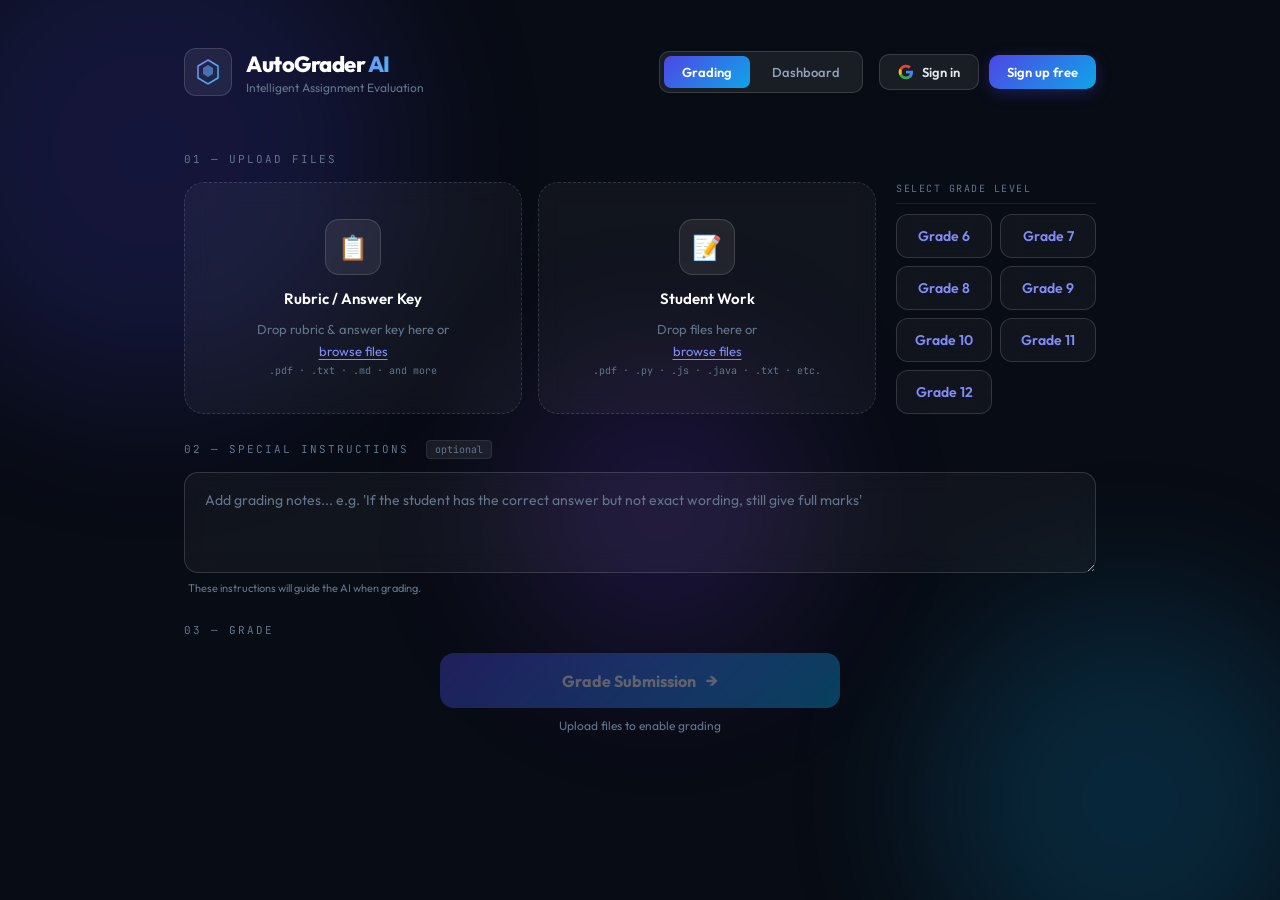
==== commit 57790df3: "Refactor index.html for better organization and clarity Updated HTML structure and improved comments" ====
--- a/templates/index.html
+++ b/templates/index.html
@@ -1,13 +1,13 @@
 <!DOCTYPE html>
 <html lang="en">
 <head>
-  <meta charset="UTF-8" />
-  <meta name="viewport" content="width=device-width, initial-scale=1.0" />
-  <title>AutoGrader AI</title>
-  <link rel="preconnect" href="https://fonts.googleapis.com" />
-  <link rel="preconnect" href="https://fonts.gstatic.com" crossorigin />
-  <link href="https://fonts.googleapis.com/css2?family=Outfit:wght@300;400;500;600;700;800&family=JetBrains+Mono:wght@400;500&display=swap" rel="stylesheet" />
-  <link rel="stylesheet" href="/static/style.css" />
+  <meta charset="UTF-8"/>
+  <meta name="viewport" content="width=device-width, initial-scale=1.0"/>
+  <title>AutoGrader AI — Grading</title>
+  <link rel="preconnect" href="https://fonts.googleapis.com"/>
+  <link rel="preconnect" href="https://fonts.gstatic.com" crossorigin/>
+  <link href="https://fonts.googleapis.com/css2?family=Outfit:wght@300;400;500;600;700;800&family=JetBrains+Mono:wght@400;500&display=swap" rel="stylesheet"/>
+  <link rel="stylesheet" href="/static/style.css"/>
 </head>
 <body>
 
@@ -17,6 +17,7 @@
 
   <div class="app">
 
+    <!-- ── HEADER ── -->
     <header class="header">
       <div class="logo-wrap">
         <div class="logo-icon">
@@ -36,18 +37,27 @@
           <div class="tagline">Intelligent Assignment Evaluation</div>
         </div>
       </div>
-      <div class="header-badge">Powered by Llama 3</div>
+
+      <!-- Nav + auth -->
+      <div class="header-right">
+        <nav class="nav">
+          <a class="nav-link active" href="/">Grading</a>
+          <a class="nav-link" href="/dashboard">Dashboard</a>
+        </nav>
+        <div class="auth-area" id="authArea">
+          <!-- Filled by JS -->
+        </div>
+      </div>
     </header>
 
-    <!-- STEP 01 -->
+    <!-- ── STEP 01 ── -->
     <div class="section-label">01 — Upload Files</div>
     <div class="upload-row">
       <div class="upload-col">
         <div class="grid">
 
-          <!-- Rubric / Answer Key -->
           <div class="upload-card" id="rubricZone">
-            <input type="file" id="rubricInput" multiple accept=".pdf,.txt,.md,.py,.js,.java,.html,.css,.json,.csv" />
+            <input type="file" id="rubricInput" multiple accept=".pdf,.txt,.md,.py,.js,.java,.html,.css,.json,.csv"/>
             <div class="upload-icon-wrap"><div class="upload-icon">📋</div></div>
             <div class="upload-card-title">Rubric / Answer Key</div>
             <div id="rubricEmpty">
@@ -57,15 +67,14 @@
             <div id="rubricFileArea" class="hidden">
               <div id="rubricList" class="work-files"></div>
               <button class="add-more-btn" id="addMoreRubricBtn">
-                <input type="file" id="addMoreRubricInput" multiple accept=".pdf,.txt,.md,.py,.js,.java,.html,.css,.json,.csv" />
+                <input type="file" id="addMoreRubricInput" multiple accept=".pdf,.txt,.md,.py,.js,.java,.html,.css,.json,.csv"/>
                 <span>+ Add more</span>
               </button>
             </div>
           </div>
 
-          <!-- Student Work -->
           <div class="upload-card" id="workZone">
-            <input type="file" id="workInput" multiple accept=".pdf,.txt,.md,.py,.js,.java,.html,.css,.json,.csv" />
+            <input type="file" id="workInput" multiple accept=".pdf,.txt,.md,.py,.js,.java,.html,.css,.json,.csv"/>
             <div class="upload-icon-wrap"><div class="upload-icon">📝</div></div>
             <div class="upload-card-title">Student Work</div>
             <div id="workEmpty">
@@ -75,7 +84,7 @@
             <div id="workFileArea" class="hidden">
               <div id="workList" class="work-files"></div>
               <button class="add-more-btn" id="addMoreBtn">
-                <input type="file" id="addMoreInput" multiple accept=".pdf,.txt,.md,.py,.js,.java,.html,.css,.json,.csv" />
+                <input type="file" id="addMoreInput" multiple accept=".pdf,.txt,.md,.py,.js,.java,.html,.css,.json,.csv"/>
                 <span>+ Add more files</span>
               </button>
             </div>
@@ -84,10 +93,9 @@
         </div>
       </div>
 
-      <!-- Grade level -->
       <div class="grade-level-panel">
         <div class="grade-level-title">Select Grade Level</div>
-        <div class="grade-level-list" id="gradeLevelList">
+        <div class="grade-level-list">
           <button class="grade-level-btn" data-grade="6">Grade 6</button>
           <button class="grade-level-btn" data-grade="7">Grade 7</button>
           <button class="grade-level-btn" data-grade="8">Grade 8</button>
@@ -99,15 +107,15 @@
       </div>
     </div>
 
-    <!-- STEP 02 -->
+    <!-- ── STEP 02 ── -->
     <div class="section-label" style="margin-top:28px;">02 — Special Instructions <span class="optional-tag">Optional</span></div>
     <div class="instructions-wrap">
       <textarea id="specialInstructions" class="instructions-input" rows="3"
-        placeholder="Add grading notes or exceptions... e.g. 'If the student has the correct answer but not exact wording from the answer key, still give full marks'"></textarea>
+        placeholder="Add grading notes... e.g. 'If the student has the correct answer but not exact wording, still give full marks'"></textarea>
       <div class="instructions-hint">These instructions will guide the AI when grading.</div>
     </div>
 
-    <!-- STEP 03 -->
+    <!-- ── STEP 03 ── -->
     <div class="section-label" style="margin-top:28px;">03 — Grade</div>
     <div class="grade-wrap">
       <button class="grade-btn" id="gradeBtn" disabled>
@@ -137,10 +145,9 @@
       </div>
     </div>
 
-    <!-- RESULTS -->
+    <!-- ── RESULTS ── -->
     <div class="results-card hidden" id="resultsBox">
 
-      <!-- Score hero -->
       <div class="score-hero">
         <div class="score-ring-wrap">
           <svg class="score-ring" viewBox="0 0 120 120">
@@ -161,16 +168,13 @@
           </div>
         </div>
         <div class="score-details">
-          <!-- Editable grade -->
           <div class="grade-edit-wrap">
             <div class="letter-grade" id="letterGrade">—</div>
             <button class="edit-grade-btn" id="editGradeBtn" title="Edit grade">✏️</button>
           </div>
           <div class="score-title">Evaluation Report</div>
           <div class="score-subtitle" id="scoreSubtitle"></div>
-
-          <!-- Confidence -->
-          <div class="confidence-wrap" id="confidenceWrap">
+          <div class="confidence-wrap">
             <div class="confidence-bar-track">
               <div class="confidence-bar-fill" id="confidenceBar"></div>
             </div>
@@ -180,18 +184,17 @@
         </div>
       </div>
 
-      <!-- Edit grade modal -->
       <div class="edit-modal hidden" id="editModal">
         <div class="edit-modal-inner">
           <div class="edit-modal-title">Override Grade</div>
           <div class="edit-modal-row">
             <div class="edit-field">
               <label>Score (0–100)</label>
-              <input type="number" id="editScore" min="0" max="100" class="edit-input" />
+              <input type="number" id="editScore" min="0" max="100" class="edit-input"/>
             </div>
             <div class="edit-field">
               <label>Letter Grade</label>
-              <input type="text" id="editLetter" maxlength="3" class="edit-input" placeholder="e.g. B+" />
+              <input type="text" id="editLetter" maxlength="3" class="edit-input" placeholder="e.g. B+"/>
             </div>
           </div>
           <div class="edit-modal-actions">
@@ -201,21 +204,16 @@
         </div>
       </div>
 
-      <!-- Grading logic -->
-      <div class="logic-bar" id="logicBar">
+      <div class="logic-bar hidden" id="logicBar">
         <span class="logic-icon">⚖</span>
         <span id="logicText"></span>
       </div>
 
       <div class="results-body">
-
-        <!-- Criteria breakdown -->
         <div class="result-section" id="criteriaSection">
           <div class="result-section-title"><span class="section-num">01</span> Rubric Breakdown</div>
           <div id="criteriaList" class="criteria-list"></div>
         </div>
-
-        <!-- Strengths & Improvements -->
         <div class="two-col">
           <div class="result-section" id="strengthsSection">
             <div class="result-section-title"><span class="section-num">02</span> Strengths</div>
@@ -228,29 +226,24 @@
             <button class="edit-text-btn" data-target="improvementsText">✏️ Edit</button>
           </div>
         </div>
-
-        <!-- Summary -->
         <div class="result-section" id="summarySection">
           <div class="result-section-title"><span class="section-num">04</span> Summary</div>
           <p class="result-text result-summary editable-text" id="summaryText" contenteditable="false"></p>
           <button class="edit-text-btn" data-target="summaryText">✏️ Edit</button>
         </div>
-
-        <!-- Teacher approve bar -->
-        <div class="approve-bar" id="approveBar">
+        <div class="approve-bar">
           <div class="approve-bar-left">
             <div class="approve-status" id="approveStatus">
               <span class="approve-dot pending"></span>
               Pending teacher review
             </div>
-            <div class="approve-note">Review and edit any feedback above before approving.</div>
+            <div class="approve-note">Review and edit feedback above before approving.</div>
           </div>
           <div class="approve-bar-right">
             <button class="grade-again-btn" id="gradeAgainBtn">↺ Grade Another</button>
             <button class="approve-btn" id="approveBtn">✓ Approve &amp; Print</button>
           </div>
         </div>
-
       </div>
     </div>
 
--- a/static/style.css
+++ b/static/style.css
@@ -17,406 +17,259 @@
 }
 
 html { scroll-behavior: smooth; }
-
-body {
-  background: var(--bg);
-  color: var(--text);
-  font-family: 'Outfit', sans-serif;
-  min-height: 100vh;
-  overflow-x: hidden;
-}
-
-.bg-orb {
-  position: fixed; border-radius: 50%; filter: blur(80px);
-  opacity: 0.18; pointer-events: none; z-index: 0;
-  animation: drift 20s ease-in-out infinite alternate;
-}
+body { background:var(--bg); color:var(--text); font-family:'Outfit',sans-serif; min-height:100vh; overflow-x:hidden; }
+
+.bg-orb { position:fixed;border-radius:50%;filter:blur(80px);opacity:0.18;pointer-events:none;z-index:0;animation:drift 20s ease-in-out infinite alternate; }
 .orb-1 { width:500px;height:500px;background:#4f46e5;top:-100px;left:-100px;animation-delay:0s; }
 .orb-2 { width:400px;height:400px;background:#0ea5e9;bottom:-100px;right:-50px;animation-delay:-7s; }
 .orb-3 { width:300px;height:300px;background:#7c3aed;top:40%;left:40%;animation-delay:-14s; }
-
-@keyframes drift {
-  from { transform: translate(0,0) scale(1); }
-  to   { transform: translate(40px,30px) scale(1.08); }
-}
-
-.app {
-  position: relative; z-index: 1;
-  max-width: 960px; margin: 0 auto; padding: 48px 24px 80px;
-}
+@keyframes drift { from{transform:translate(0,0)scale(1);} to{transform:translate(40px,30px)scale(1.08);} }
+
+.app { position:relative;z-index:1;max-width:960px;margin:0 auto;padding:48px 24px 80px; }
 
 /* ── Header ── */
-.header {
-  display: flex; align-items: center; justify-content: space-between;
-  margin-bottom: 56px; animation: fadeUp 0.6s ease both;
-}
-.logo-wrap { display: flex; align-items: center; gap: 14px; }
-.logo-icon {
-  width:48px;height:48px; background:var(--surface2); border:1px solid var(--border2);
-  border-radius:12px; display:flex;align-items:center;justify-content:center; backdrop-filter:blur(12px);
-}
-.logo { font-size:22px; font-weight:800; letter-spacing:-0.5px; color:#fff; }
-.logo-ai {
-  background: linear-gradient(135deg, var(--indigo), var(--sky));
-  -webkit-background-clip: text; -webkit-text-fill-color: transparent; background-clip: text;
-}
-.tagline { font-size:12px; color:var(--muted); font-weight:400; margin-top:2px; }
-.header-badge {
-  font-family:'JetBrains Mono',monospace; font-size:11px; color:var(--indigo);
-  background:rgba(129,140,248,0.1); border:1px solid rgba(129,140,248,0.25);
-  padding:6px 14px; border-radius:999px;
-}
+.header { display:flex;align-items:center;justify-content:space-between;margin-bottom:56px;animation:fadeUp 0.6s ease both;gap:16px;flex-wrap:wrap; }
+.logo-wrap { display:flex;align-items:center;gap:14px; }
+.logo-icon { width:48px;height:48px;background:var(--surface2);border:1px solid var(--border2);border-radius:12px;display:flex;align-items:center;justify-content:center;backdrop-filter:blur(12px); }
+.logo { font-size:22px;font-weight:800;letter-spacing:-0.5px;color:#fff; }
+.logo-ai { background:linear-gradient(135deg,var(--indigo),var(--sky));-webkit-background-clip:text;-webkit-text-fill-color:transparent;background-clip:text; }
+.tagline { font-size:12px;color:var(--muted);font-weight:400;margin-top:2px; }
+
+.header-right { display:flex;align-items:center;gap:16px;flex-wrap:wrap; }
+
+/* ── Nav ── */
+.nav { display:flex;align-items:center;background:var(--surface2);border:1px solid var(--border2);border-radius:10px;padding:4px;gap:4px; }
+.nav-link { padding:8px 18px;font-family:'Outfit',sans-serif;font-size:13px;font-weight:500;color:var(--muted2);border-radius:7px;text-decoration:none;transition:all 0.2s; }
+.nav-link:hover { color:var(--text); }
+.nav-link.active { background:linear-gradient(135deg,#4f46e5,#0ea5e9);color:#fff;font-weight:600; }
+
+/* ── Auth area ── */
+.auth-area { display:flex;align-items:center;gap:10px; }
+.auth-btn {
+  display:flex;align-items:center;gap:8px;padding:9px 18px;border-radius:10px;
+  font-family:'Outfit',sans-serif;font-size:13px;font-weight:600;cursor:pointer;transition:all 0.2s;border:none;
+}
+.auth-btn-google {
+  background:var(--surface2);border:1px solid var(--border2);color:var(--text);
+}
+.auth-btn-google:hover { border-color:var(--indigo);color:var(--indigo); }
+.auth-btn-signup {
+  background:linear-gradient(135deg,#4f46e5,#0ea5e9);color:#fff;
+  box-shadow:0 4px 16px rgba(79,70,229,0.3);
+}
+.auth-btn-signup:hover { opacity:0.9;transform:translateY(-1px); }
+.auth-btn-logout { background:none;border:1px solid var(--border2);color:var(--muted2); }
+.auth-btn-logout:hover { border-color:var(--red);color:var(--red); }
+.auth-user { display:flex;align-items:center;gap:10px; }
+.auth-avatar { width:32px;height:32px;border-radius:50%;object-fit:cover;border:2px solid var(--border2); }
+.auth-name { font-size:13px;font-weight:500;color:var(--muted2); }
 
 /* ── Section label ── */
-.section-label {
-  font-family:'JetBrains Mono',monospace; font-size:11px; color:var(--muted);
-  text-transform:uppercase; letter-spacing:2px; margin-bottom:16px;
-  animation: fadeUp 0.6s ease 0.1s both;
-}
+.section-label { font-family:'JetBrains Mono',monospace;font-size:11px;color:var(--muted);text-transform:uppercase;letter-spacing:2px;margin-bottom:16px;animation:fadeUp 0.6s ease 0.1s both; }
+.optional-tag { font-family:'JetBrains Mono',monospace;font-size:10px;color:var(--muted);background:var(--surface2);border:1px solid var(--border);padding:2px 8px;border-radius:4px;margin-left:8px;text-transform:lowercase;letter-spacing:0; }
 
 /* ── Upload row ── */
-.upload-row { display:flex; gap:20px; align-items:flex-start; margin-bottom:0; }
-.upload-col { flex:1; min-width:0; }
+.upload-row { display:flex;gap:20px;align-items:flex-start; }
+.upload-col { flex:1;min-width:0; }
 .upload-col .grid { margin-bottom:0; }
-
-.grid {
-  display:grid; grid-template-columns:1fr 1fr; gap:16px;
-  margin-bottom:24px; animation: fadeUp 0.6s ease 0.2s both;
-}
+.grid { display:grid;grid-template-columns:1fr 1fr;gap:16px;margin-bottom:24px;animation:fadeUp 0.6s ease 0.2s both; }
 @media(max-width:580px){ .grid{grid-template-columns:1fr;} }
 
 /* ── Upload card ── */
-.upload-card {
-  background:var(--surface); border:1.5px dashed var(--border2); border-radius:20px;
-  padding:36px 24px; cursor:pointer; position:relative; min-height:200px;
-  display:flex; flex-direction:column; align-items:center; justify-content:center;
-  text-align:center; gap:10px; transition:border-color 0.25s,background 0.25s,transform 0.2s;
-  backdrop-filter:blur(12px); overflow:hidden;
-}
-.upload-card::before {
-  content:''; position:absolute; inset:0;
-  background:linear-gradient(135deg,rgba(129,140,248,0.04),rgba(56,189,248,0.04));
-  opacity:0; transition:opacity 0.25s; border-radius:20px;
-}
-.upload-card:hover,.upload-card.drag { border-color:var(--indigo); transform:translateY(-2px); }
+.upload-card { background:var(--surface);border:1.5px dashed var(--border2);border-radius:20px;padding:36px 24px;cursor:pointer;position:relative;min-height:200px;display:flex;flex-direction:column;align-items:center;justify-content:center;text-align:center;gap:10px;transition:border-color 0.25s,background 0.25s,transform 0.2s;backdrop-filter:blur(12px);overflow:hidden; }
+.upload-card::before { content:'';position:absolute;inset:0;background:linear-gradient(135deg,rgba(129,140,248,0.04),rgba(56,189,248,0.04));opacity:0;transition:opacity 0.25s;border-radius:20px; }
+.upload-card:hover,.upload-card.drag { border-color:var(--indigo);transform:translateY(-2px); }
 .upload-card:hover::before,.upload-card.drag::before { opacity:1; }
 .upload-card > input[type="file"] { position:absolute;inset:0;opacity:0;cursor:pointer;width:100%;height:100%; }
-.upload-icon-wrap {
-  width:56px;height:56px; background:var(--surface2); border:1px solid var(--border2);
-  border-radius:14px; display:flex;align-items:center;justify-content:center; margin-bottom:4px;
-}
+.upload-icon-wrap { width:56px;height:56px;background:var(--surface2);border:1px solid var(--border2);border-radius:14px;display:flex;align-items:center;justify-content:center;margin-bottom:4px; }
 .upload-icon { font-size:24px; }
-.upload-card-title { font-size:15px; font-weight:600; color:#fff; }
-.upload-card-hint { font-size:13px; color:var(--muted); line-height:1.7; }
-.hint-link { color:var(--indigo); text-decoration:underline; text-underline-offset:3px; }
-.upload-formats { font-family:'JetBrains Mono',monospace; font-size:10px; color:var(--muted); margin-top:2px; }
+.upload-card-title { font-size:15px;font-weight:600;color:#fff; }
+.upload-card-hint { font-size:13px;color:var(--muted);line-height:1.7; }
+.hint-link { color:var(--indigo);text-decoration:underline;text-underline-offset:3px; }
+.upload-formats { font-family:'JetBrains Mono',monospace;font-size:10px;color:var(--muted);margin-top:2px; }
 
 /* ── File pill ── */
-.file-pill {
-  display:flex; align-items:center; gap:8px;
-  background:rgba(129,140,248,0.12); border:1px solid rgba(129,140,248,0.3);
-  border-radius:10px; padding:8px 12px; font-size:12px; color:var(--indigo);
-  max-width:100%; overflow:hidden; position:relative; z-index:2;
-}
-.pill-icon { flex-shrink:0; font-size:14px; }
+.file-pill { display:flex;align-items:center;gap:8px;background:rgba(129,140,248,0.12);border:1px solid rgba(129,140,248,0.3);border-radius:10px;padding:8px 12px;font-size:12px;color:var(--indigo);max-width:100%;overflow:hidden;position:relative;z-index:2; }
+.pill-icon { flex-shrink:0;font-size:14px; }
 .file-pill span:not(.pill-icon) { overflow:hidden;text-overflow:ellipsis;white-space:nowrap;flex:1; }
-.pill-remove {
-  background:none; border:none; color:var(--muted); cursor:pointer;
-  font-size:13px; flex-shrink:0; line-height:1; z-index:3; position:relative; transition:color 0.15s;
-}
+.pill-remove { background:none;border:none;color:var(--muted);cursor:pointer;font-size:13px;flex-shrink:0;line-height:1;z-index:3;position:relative;transition:color 0.15s; }
 .pill-remove:hover { color:var(--red); }
-.work-files { display:flex; flex-direction:column; gap:6px; width:100%; }
-
-.add-more-btn {
-  width:100%; background:none; border:1px dashed var(--border2); color:var(--muted);
-  padding:8px; font-family:'Outfit',sans-serif; font-size:12px; cursor:pointer;
-  border-radius:8px; margin-top:6px; transition:border-color 0.2s,color 0.2s; position:relative;
-}
-.add-more-btn:hover { border-color:var(--indigo); color:var(--indigo); }
+.work-files { display:flex;flex-direction:column;gap:6px;width:100%; }
+.add-more-btn { width:100%;background:none;border:1px dashed var(--border2);color:var(--muted);padding:8px;font-family:'Outfit',sans-serif;font-size:12px;cursor:pointer;border-radius:8px;margin-top:6px;transition:border-color 0.2s,color 0.2s;position:relative; }
+.add-more-btn:hover { border-color:var(--indigo);color:var(--indigo); }
 .add-more-btn input[type="file"] { position:absolute;inset:0;opacity:0;cursor:pointer;width:100%;height:100%; }
 
 /* ── Grade level panel ── */
-.grade-level-panel {
-  width:200px; flex-shrink:0; display:flex; flex-direction:column; gap:10px;
-  animation: fadeUp 0.6s ease 0.2s both;
-}
-.grade-level-title {
-  font-family:'JetBrains Mono',monospace; font-size:10px; color:var(--muted);
-  text-transform:uppercase; letter-spacing:1.5px; padding-bottom:8px; border-bottom:1px solid var(--border);
-}
-.grade-level-list { display:grid; grid-template-columns:1fr 1fr; gap:8px; }
-.grade-level-btn {
-  width:100%; background:var(--surface); border:1.5px solid var(--border2); border-radius:12px;
-  padding:12px 16px; color:var(--indigo); font-family:'Outfit',sans-serif; font-size:14px;
-  font-weight:600; cursor:pointer; transition:all 0.2s; backdrop-filter:blur(12px); text-align:center;
-}
-.grade-level-btn:hover { border-color:var(--indigo); background:rgba(129,140,248,0.08); transform:translateX(3px); }
-.grade-level-btn.selected {
-  background:rgba(129,140,248,0.15); border-color:var(--indigo);
-  box-shadow:0 0 16px rgba(129,140,248,0.2); color:#fff;
-}
+.grade-level-panel { width:200px;flex-shrink:0;display:flex;flex-direction:column;gap:10px;animation:fadeUp 0.6s ease 0.2s both; }
+.grade-level-title { font-family:'JetBrains Mono',monospace;font-size:10px;color:var(--muted);text-transform:uppercase;letter-spacing:1.5px;padding-bottom:8px;border-bottom:1px solid var(--border); }
+.grade-level-list { display:grid;grid-template-columns:1fr 1fr;gap:8px; }
+.grade-level-btn { width:100%;background:var(--surface);border:1.5px solid var(--border2);border-radius:12px;padding:12px 16px;color:var(--indigo);font-family:'Outfit',sans-serif;font-size:14px;font-weight:600;cursor:pointer;transition:all 0.2s;backdrop-filter:blur(12px);text-align:center; }
+.grade-level-btn:hover { border-color:var(--indigo);background:rgba(129,140,248,0.08);transform:translateX(3px); }
+.grade-level-btn.selected { background:rgba(129,140,248,0.15);border-color:var(--indigo);box-shadow:0 0 16px rgba(129,140,248,0.2);color:#fff; }
 
 /* ── Instructions ── */
-.optional-tag {
-  font-family:'JetBrains Mono',monospace; font-size:10px; color:var(--muted);
-  background:var(--surface2); border:1px solid var(--border); padding:2px 8px;
-  border-radius:4px; margin-left:8px; text-transform:lowercase; letter-spacing:0;
-}
-.instructions-wrap { display:flex; flex-direction:column; gap:8px; margin-bottom:8px; animation: fadeUp 0.6s ease 0.25s both; }
-.instructions-input {
-  width:100%; background:var(--surface); border:1.5px solid var(--border2); border-radius:14px;
-  padding:16px 20px; color:var(--text); font-family:'Outfit',sans-serif; font-size:14px;
-  line-height:1.6; resize:vertical; outline:none; transition:border-color 0.2s; min-height:90px;
-  backdrop-filter:blur(12px);
-}
+.instructions-wrap { display:flex;flex-direction:column;gap:8px;margin-bottom:8px;animation:fadeUp 0.6s ease 0.25s both; }
+.instructions-input { width:100%;background:var(--surface);border:1.5px solid var(--border2);border-radius:14px;padding:16px 20px;color:var(--text);font-family:'Outfit',sans-serif;font-size:14px;line-height:1.6;resize:vertical;outline:none;transition:border-color 0.2s;min-height:90px;backdrop-filter:blur(12px); }
 .instructions-input:focus { border-color:var(--indigo); }
 .instructions-input::placeholder { color:var(--muted); }
-.instructions-hint { font-size:11px; color:var(--muted); padding-left:4px; }
+.instructions-hint { font-size:11px;color:var(--muted);padding-left:4px; }
 
 /* ── Grade button ── */
-.grade-wrap {
-  display:flex; flex-direction:column; align-items:center; gap:10px;
-  margin-bottom:28px; animation: fadeUp 0.6s ease 0.3s both;
-}
-.grade-btn {
-  display:flex; align-items:center; justify-content:center; gap:10px;
-  width:100%; max-width:400px; padding:16px 32px;
-  background:linear-gradient(135deg,#4f46e5,#0ea5e9); border:none; border-radius:14px;
-  color:#fff; font-family:'Outfit',sans-serif; font-size:16px; font-weight:700;
-  cursor:pointer; transition:opacity 0.2s,transform 0.2s,box-shadow 0.2s;
-  box-shadow:0 4px 24px rgba(79,70,229,0.35); position:relative; overflow:hidden;
-}
+.grade-wrap { display:flex;flex-direction:column;align-items:center;gap:10px;margin-bottom:28px;animation:fadeUp 0.6s ease 0.3s both; }
+.grade-btn { display:flex;align-items:center;justify-content:center;gap:10px;width:100%;max-width:400px;padding:16px 32px;background:linear-gradient(135deg,#4f46e5,#0ea5e9);border:none;border-radius:14px;color:#fff;font-family:'Outfit',sans-serif;font-size:16px;font-weight:700;cursor:pointer;transition:opacity 0.2s,transform 0.2s,box-shadow 0.2s;box-shadow:0 4px 24px rgba(79,70,229,0.35);position:relative;overflow:hidden; }
 .grade-btn::after { content:'';position:absolute;inset:0;background:rgba(255,255,255,0.1);opacity:0;transition:opacity 0.2s; }
 .grade-btn:hover:not(:disabled)::after { opacity:1; }
-.grade-btn:hover:not(:disabled) { transform:translateY(-2px); box-shadow:0 8px 32px rgba(79,70,229,0.5); }
-.grade-btn:disabled { opacity:0.35; cursor:not-allowed; transform:none; box-shadow:none; }
-.grade-btn-icon { font-size:18px; transition:transform 0.2s; }
+.grade-btn:hover:not(:disabled) { transform:translateY(-2px);box-shadow:0 8px 32px rgba(79,70,229,0.5); }
+.grade-btn:disabled { opacity:0.35;cursor:not-allowed;transform:none;box-shadow:none; }
+.grade-btn-icon { font-size:18px;transition:transform 0.2s; }
 .grade-btn:hover:not(:disabled) .grade-btn-icon { transform:translateX(4px); }
-.grade-hint { font-size:12px; color:var(--muted); }
-
-/* ── Status bar ── */
-.status-bar { margin-bottom:20px; display:flex; justify-content:center; }
-.status-inner {
-  display:flex; align-items:center; gap:10px; background:var(--surface2);
-  border:1px solid var(--border2); border-radius:999px; padding:10px 20px;
-  font-size:13px; color:var(--muted2); backdrop-filter:blur(12px);
-}
-.spinner {
-  width:14px;height:14px; border:2px solid rgba(129,140,248,0.2); border-top-color:var(--indigo);
-  border-radius:50%; animation:spin 0.8s linear infinite; flex-shrink:0;
-}
-@keyframes spin { to { transform:rotate(360deg); } }
-
-/* ── Error ── */
-.error-card {
-  background:rgba(248,113,113,0.08); border:1px solid rgba(248,113,113,0.25); border-radius:14px;
-  padding:16px 20px; font-size:13px; color:var(--red); display:flex; align-items:flex-start;
-  gap:10px; margin-bottom:20px; line-height:1.6;
-}
-.error-icon { flex-shrink:0; font-size:16px; }
-
-/* ── Loading ── */
-.loading-card {
-  background:var(--surface); border:1px solid var(--border); border-radius:20px;
-  padding:40px; margin-bottom:20px; backdrop-filter:blur(12px);
-}
-.loading-steps { display:flex; flex-direction:column; gap:20px; max-width:300px; margin:0 auto; }
-.loading-step { display:flex; align-items:center; gap:14px; font-size:14px; color:var(--muted); }
-.step-dot {
-  width:10px;height:10px; border-radius:50%; background:var(--border2); flex-shrink:0; transition:background 0.4s;
-}
-.step-dot.active { background:var(--indigo); box-shadow:0 0 10px var(--indigo); animation:pulse 1.2s infinite; }
-.step-dot.done { background:var(--green); box-shadow:none; animation:none; }
-@keyframes pulse { 0%,100%{opacity:1;} 50%{opacity:0.4;} }
+.grade-hint { font-size:12px;color:var(--muted); }
+
+/* ── Status / Error / Loading ── */
+.status-bar { margin-bottom:20px;display:flex;justify-content:center; }
+.status-inner { display:flex;align-items:center;gap:10px;background:var(--surface2);border:1px solid var(--border2);border-radius:999px;padding:10px 20px;font-size:13px;color:var(--muted2);backdrop-filter:blur(12px); }
+.spinner { width:14px;height:14px;border:2px solid rgba(129,140,248,0.2);border-top-color:var(--indigo);border-radius:50%;animation:spin 0.8s linear infinite;flex-shrink:0; }
+@keyframes spin { to{transform:rotate(360deg);} }
+.error-card { background:rgba(248,113,113,0.08);border:1px solid rgba(248,113,113,0.25);border-radius:14px;padding:16px 20px;font-size:13px;color:var(--red);display:flex;align-items:flex-start;gap:10px;margin-bottom:20px;line-height:1.6; }
+.error-icon { flex-shrink:0;font-size:16px; }
+.loading-card { background:var(--surface);border:1px solid var(--border);border-radius:20px;padding:40px;margin-bottom:20px;backdrop-filter:blur(12px); }
+.loading-steps { display:flex;flex-direction:column;gap:20px;max-width:300px;margin:0 auto; }
+.loading-step { display:flex;align-items:center;gap:14px;font-size:14px;color:var(--muted); }
+.step-dot { width:10px;height:10px;border-radius:50%;background:var(--border2);flex-shrink:0;transition:background 0.4s; }
+.step-dot.active { background:var(--indigo);box-shadow:0 0 10px var(--indigo);animation:pulse 1.2s infinite; }
+.step-dot.done { background:var(--green);box-shadow:none;animation:none; }
+@keyframes pulse { 0%,100%{opacity:1;}50%{opacity:0.4;} }
 
 /* ── Results card ── */
-.results-card {
-  background:var(--surface); border:1px solid var(--border2); border-radius:24px;
-  overflow:hidden; backdrop-filter:blur(12px); animation: fadeUp 0.5s ease both;
-}
-
-/* ── Score hero ── */
-.score-hero {
-  background:linear-gradient(135deg,rgba(79,70,229,0.2),rgba(14,165,233,0.15));
-  border-bottom:1px solid var(--border); padding:40px 40px 36px;
-  display:flex; align-items:center; gap:36px; flex-wrap:wrap;
-}
-.score-ring-wrap { position:relative; width:120px;height:120px; flex-shrink:0; }
+.results-card { background:var(--surface);border:1px solid var(--border2);border-radius:24px;overflow:hidden;backdrop-filter:blur(12px);animation:fadeUp 0.5s ease both; }
+.score-hero { background:linear-gradient(135deg,rgba(79,70,229,0.2),rgba(14,165,233,0.15));border-bottom:1px solid var(--border);padding:40px 40px 36px;display:flex;align-items:center;gap:36px;flex-wrap:wrap; }
+.score-ring-wrap { position:relative;width:120px;height:120px;flex-shrink:0; }
 .score-ring { width:120px;height:120px; }
-.score-inner {
-  position:absolute; inset:0; display:flex; flex-direction:column;
-  align-items:center; justify-content:center;
-}
-.score-number {
-  font-size:30px; font-weight:800; color:#fff; line-height:1;
-  font-family:'JetBrains Mono',monospace;
-}
-.score-label { font-size:11px; color:var(--muted); margin-top:2px; }
+.score-inner { position:absolute;inset:0;display:flex;flex-direction:column;align-items:center;justify-content:center; }
+.score-number { font-size:30px;font-weight:800;color:#fff;line-height:1;font-family:'JetBrains Mono',monospace; }
+.score-label { font-size:11px;color:var(--muted);margin-top:2px; }
 .score-details { flex:1; }
-
-/* ── Grade edit ── */
-.grade-edit-wrap { display:flex; align-items:center; gap:10px; margin-bottom:6px; }
-.letter-grade {
-  font-size:52px; font-weight:800;
-  background:linear-gradient(135deg,var(--indigo),var(--sky));
-  -webkit-background-clip:text; -webkit-text-fill-color:transparent; background-clip:text;
-  line-height:1;
-}
-.edit-grade-btn {
-  background:var(--surface2); border:1px solid var(--border2); border-radius:8px;
-  padding:6px 10px; cursor:pointer; font-size:13px; color:var(--muted2);
-  transition:all 0.2s; align-self:flex-start; margin-top:8px;
-}
-.edit-grade-btn:hover { border-color:var(--indigo); color:var(--indigo); }
-
-.score-title { font-size:18px; font-weight:700; color:#fff; }
-.score-subtitle { font-size:13px; color:var(--muted2); margin-top:4px; margin-bottom:14px; }
-
-/* ── Confidence ── */
-.confidence-wrap { display:flex; align-items:center; gap:10px; margin-top:12px; }
-.confidence-bar-track {
-  flex:1; height:6px; background:var(--border2); border-radius:999px; overflow:hidden; max-width:160px;
-}
-.confidence-bar-fill {
-  height:100%; border-radius:999px;
-  background:linear-gradient(90deg,var(--indigo),var(--sky));
-  transition:width 1s ease;
-}
-.confidence-label { font-family:'JetBrains Mono',monospace; font-size:11px; color:var(--muted2); white-space:nowrap; }
-.confidence-note { font-size:12px; color:var(--muted); margin-top:6px; font-style:italic; line-height:1.5; }
+.grade-edit-wrap { display:flex;align-items:center;gap:10px;margin-bottom:6px; }
+.letter-grade { font-size:52px;font-weight:800;background:linear-gradient(135deg,var(--indigo),var(--sky));-webkit-background-clip:text;-webkit-text-fill-color:transparent;background-clip:text;line-height:1; }
+.edit-grade-btn { background:var(--surface2);border:1px solid var(--border2);border-radius:8px;padding:6px 10px;cursor:pointer;font-size:13px;color:var(--muted2);transition:all 0.2s;align-self:flex-start;margin-top:8px; }
+.edit-grade-btn:hover { border-color:var(--indigo);color:var(--indigo); }
+.score-title { font-size:18px;font-weight:700;color:#fff; }
+.score-subtitle { font-size:13px;color:var(--muted2);margin-top:4px;margin-bottom:14px; }
+.confidence-wrap { display:flex;align-items:center;gap:10px;margin-top:12px; }
+.confidence-bar-track { flex:1;height:6px;background:var(--border2);border-radius:999px;overflow:hidden;max-width:160px; }
+.confidence-bar-fill { height:100%;border-radius:999px;background:linear-gradient(90deg,var(--indigo),var(--sky));transition:width 1s ease; }
+.confidence-label { font-family:'JetBrains Mono',monospace;font-size:11px;color:var(--muted2);white-space:nowrap; }
+.confidence-note { font-size:12px;color:var(--muted);margin-top:6px;font-style:italic;line-height:1.5; }
 
 /* ── Edit modal ── */
-.edit-modal {
-  background:rgba(8,12,20,0.95); border-bottom:1px solid var(--border2);
-  padding:24px 40px; backdrop-filter:blur(20px);
-}
+.edit-modal { background:rgba(8,12,20,0.95);border-bottom:1px solid var(--border2);padding:24px 40px;backdrop-filter:blur(20px); }
 .edit-modal-inner { max-width:400px; }
-.edit-modal-title { font-size:14px; font-weight:700; color:#fff; margin-bottom:16px; }
-.edit-modal-row { display:flex; gap:16px; margin-bottom:16px; }
-.edit-field { display:flex; flex-direction:column; gap:6px; flex:1; }
-.edit-field label { font-size:11px; color:var(--muted2); text-transform:uppercase; letter-spacing:1px; }
-.edit-input {
-  background:var(--surface2); border:1.5px solid var(--border2); border-radius:8px;
-  padding:10px 12px; color:var(--text); font-family:'Outfit',sans-serif; font-size:14px;
-  outline:none; transition:border-color 0.2s; width:100%;
-}
+.edit-modal-title { font-size:14px;font-weight:700;color:#fff;margin-bottom:16px; }
+.edit-modal-row { display:flex;gap:16px;margin-bottom:16px; }
+.edit-field { display:flex;flex-direction:column;gap:6px;flex:1; }
+.edit-field label { font-size:11px;color:var(--muted2);text-transform:uppercase;letter-spacing:1px; }
+.edit-input { background:var(--surface2);border:1.5px solid var(--border2);border-radius:8px;padding:10px 12px;color:var(--text);font-family:'Outfit',sans-serif;font-size:14px;outline:none;transition:border-color 0.2s;width:100%; }
 .edit-input:focus { border-color:var(--indigo); }
-.edit-modal-actions { display:flex; gap:10px; }
-.edit-cancel-btn {
-  background:none; border:1px solid var(--border2); border-radius:8px; padding:9px 18px;
-  color:var(--muted2); font-family:'Outfit',sans-serif; font-size:13px; cursor:pointer; transition:all 0.2s;
-}
-.edit-cancel-btn:hover { border-color:var(--red); color:var(--red); }
-.edit-save-btn {
-  background:linear-gradient(135deg,#4f46e5,#0ea5e9); border:none; border-radius:8px;
-  padding:9px 18px; color:#fff; font-family:'Outfit',sans-serif; font-size:13px;
-  font-weight:600; cursor:pointer; transition:opacity 0.2s;
-}
+.edit-modal-actions { display:flex;gap:10px; }
+.edit-cancel-btn { background:none;border:1px solid var(--border2);border-radius:8px;padding:9px 18px;color:var(--muted2);font-family:'Outfit',sans-serif;font-size:13px;cursor:pointer;transition:all 0.2s; }
+.edit-cancel-btn:hover { border-color:var(--red);color:var(--red); }
+.edit-save-btn { background:linear-gradient(135deg,#4f46e5,#0ea5e9);border:none;border-radius:8px;padding:9px 18px;color:#fff;font-family:'Outfit',sans-serif;font-size:13px;font-weight:600;cursor:pointer;transition:opacity 0.2s; }
 .edit-save-btn:hover { opacity:0.85; }
 
-/* ── Grading logic bar ── */
-.logic-bar {
-  background:rgba(129,140,248,0.06); border-bottom:1px solid var(--border);
-  padding:14px 40px; display:flex; align-items:flex-start; gap:10px;
-  font-size:13px; color:var(--muted2); line-height:1.6;
-}
-.logic-icon { flex-shrink:0; color:var(--indigo); font-size:14px; margin-top:1px; }
+/* ── Logic bar ── */
+.logic-bar { background:rgba(129,140,248,0.06);border-bottom:1px solid var(--border);padding:14px 40px;display:flex;align-items:flex-start;gap:10px;font-size:13px;color:var(--muted2);line-height:1.6; }
+.logic-icon { flex-shrink:0;color:var(--indigo);font-size:14px;margin-top:1px; }
 
 /* ── Results body ── */
-.results-body { padding:32px 40px 40px; display:flex; flex-direction:column; gap:32px; }
-.result-section { display:flex; flex-direction:column; gap:10px; }
-.result-section-title {
-  display:flex; align-items:center; gap:10px; font-size:13px; font-weight:600;
-  color:var(--muted2); text-transform:uppercase; letter-spacing:1.5px;
-  padding-bottom:12px; border-bottom:1px solid var(--border);
-}
-.section-num {
-  font-family:'JetBrains Mono',monospace; font-size:10px; color:var(--indigo);
-  background:rgba(129,140,248,0.1); padding:2px 7px; border-radius:4px;
-}
-
-/* ── Criteria ── */
-.criteria-list { display:flex; flex-direction:column; gap:10px; }
-.criteria-row {
-  display:flex; align-items:flex-start; gap:14px; background:var(--surface2);
-  border:1px solid var(--border); border-radius:12px; padding:14px 16px; transition:border-color 0.2s;
-}
+.results-body { padding:32px 40px 40px;display:flex;flex-direction:column;gap:32px; }
+.result-section { display:flex;flex-direction:column;gap:10px; }
+.result-section-title { display:flex;align-items:center;gap:10px;font-size:13px;font-weight:600;color:var(--muted2);text-transform:uppercase;letter-spacing:1.5px;padding-bottom:12px;border-bottom:1px solid var(--border); }
+.section-num { font-family:'JetBrains Mono',monospace;font-size:10px;color:var(--indigo);background:rgba(129,140,248,0.1);padding:2px 7px;border-radius:4px; }
+.criteria-list { display:flex;flex-direction:column;gap:10px; }
+.criteria-row { display:flex;align-items:flex-start;gap:14px;background:var(--surface2);border:1px solid var(--border);border-radius:12px;padding:14px 16px;transition:border-color 0.2s; }
 .criteria-row:hover { border-color:var(--border2); }
-.criteria-badge {
-  flex-shrink:0; font-family:'JetBrains Mono',monospace; font-size:12px; font-weight:500;
-  padding:4px 10px; border-radius:6px; min-width:60px; text-align:center;
-}
-.badge-pass    { background:rgba(74,222,128,0.12);  color:var(--green); border:1px solid rgba(74,222,128,0.25); }
-.badge-partial { background:rgba(251,191,36,0.12);  color:var(--amber); border:1px solid rgba(251,191,36,0.25); }
-.badge-fail    { background:rgba(248,113,113,0.12); color:var(--red);   border:1px solid rgba(248,113,113,0.25); }
-.criteria-weight {
-  font-family:'JetBrains Mono',monospace; font-size:10px; color:var(--muted);
-  background:var(--surface); border:1px solid var(--border); padding:2px 7px;
-  border-radius:4px; margin-left:6px; flex-shrink:0; align-self:flex-start; margin-top:2px;
-}
+.criteria-badge { flex-shrink:0;font-family:'JetBrains Mono',monospace;font-size:12px;font-weight:500;padding:4px 10px;border-radius:6px;min-width:60px;text-align:center; }
+.badge-pass    { background:rgba(74,222,128,0.12);color:var(--green);border:1px solid rgba(74,222,128,0.25); }
+.badge-partial { background:rgba(251,191,36,0.12);color:var(--amber);border:1px solid rgba(251,191,36,0.25); }
+.badge-fail    { background:rgba(248,113,113,0.12);color:var(--red);border:1px solid rgba(248,113,113,0.25); }
+.criteria-weight { font-family:'JetBrains Mono',monospace;font-size:10px;color:var(--muted);background:var(--surface);border:1px solid var(--border);padding:2px 7px;border-radius:4px;margin-left:6px;flex-shrink:0; }
 .criteria-content { flex:1; }
-.criteria-name { font-size:13px; font-weight:600; color:#fff; margin-bottom:4px; }
-.criteria-feedback { font-size:12px; color:var(--muted2); line-height:1.7; }
-
-/* ── Two col ── */
-.two-col { display:grid; grid-template-columns:1fr 1fr; gap:20px; }
+.criteria-name { font-size:13px;font-weight:600;color:#fff;margin-bottom:4px;display:flex;align-items:center;flex-wrap:wrap;gap:6px; }
+.criteria-feedback { font-size:12px;color:var(--muted2);line-height:1.7; }
+.two-col { display:grid;grid-template-columns:1fr 1fr;gap:20px; }
 @media(max-width:600px){ .two-col{grid-template-columns:1fr;} }
-
-/* ── Result text ── */
-.result-text { font-size:14px; line-height:1.8; color:var(--muted2); }
-.result-summary {
-  background:var(--surface2); border:1px solid var(--border); border-radius:12px;
-  padding:20px; font-size:15px; color:var(--text);
-}
-
-/* ── Editable text ── */
-.editable-text[contenteditable="true"] {
-  outline:none; border:1.5px solid var(--indigo); border-radius:8px;
-  padding:10px 12px; cursor:text; background:var(--surface2);
-}
-.edit-text-btn {
-  align-self:flex-start; background:none; border:1px solid var(--border2);
-  border-radius:7px; padding:5px 12px; font-size:11px; color:var(--muted);
-  cursor:pointer; transition:all 0.2s; font-family:'Outfit',sans-serif; margin-top:2px;
-}
-.edit-text-btn:hover { border-color:var(--indigo); color:var(--indigo); }
-.edit-text-btn.active { border-color:var(--green); color:var(--green); }
-
-/* ── Approve bar ── */
-.approve-bar {
-  display:flex; align-items:center; justify-content:space-between; flex-wrap:wrap; gap:16px;
-  background:var(--surface2); border:1px solid var(--border2); border-radius:16px;
-  padding:20px 24px; margin-top:8px;
-}
-.approve-bar-left { display:flex; flex-direction:column; gap:4px; }
-.approve-status { display:flex; align-items:center; gap:8px; font-size:14px; font-weight:600; color:var(--text); }
-.approve-dot {
-  width:8px;height:8px; border-radius:50%; flex-shrink:0;
-}
-.approve-dot.pending { background:var(--amber); animation:pulse 1.5s infinite; }
-.approve-dot.approved { background:var(--green); animation:none; }
-.approve-note { font-size:12px; color:var(--muted); }
-.approve-bar-right { display:flex; gap:10px; flex-wrap:wrap; }
-
-.grade-again-btn {
-  background:var(--surface2); border:1px solid var(--border2); border-radius:10px;
-  color:var(--muted2); padding:12px 20px; font-family:'Outfit',sans-serif;
-  font-size:14px; font-weight:500; cursor:pointer; transition:all 0.2s;
-}
-.grade-again-btn:hover { border-color:var(--indigo); color:var(--indigo); background:rgba(129,140,248,0.08); }
-
-.approve-btn {
-  background:linear-gradient(135deg,#166534,#15803d); border:none; border-radius:10px;
-  color:#fff; padding:12px 24px; font-family:'Outfit',sans-serif; font-size:14px;
-  font-weight:700; cursor:pointer; transition:all 0.2s;
-  box-shadow:0 4px 16px rgba(21,128,61,0.3);
-}
-.approve-btn:hover { transform:translateY(-1px); box-shadow:0 6px 20px rgba(21,128,61,0.45); }
+.result-text { font-size:14px;line-height:1.8;color:var(--muted2); }
+.result-summary { background:var(--surface2);border:1px solid var(--border);border-radius:12px;padding:20px;font-size:15px;color:var(--text); }
+.editable-text[contenteditable="true"] { outline:none;border:1.5px solid var(--indigo);border-radius:8px;padding:10px 12px;cursor:text;background:var(--surface2); }
+.edit-text-btn { align-self:flex-start;background:none;border:1px solid var(--border2);border-radius:7px;padding:5px 12px;font-size:11px;color:var(--muted);cursor:pointer;transition:all 0.2s;font-family:'Outfit',sans-serif;margin-top:2px; }
+.edit-text-btn:hover { border-color:var(--indigo);color:var(--indigo); }
+.edit-text-btn.active { border-color:var(--green);color:var(--green); }
+.approve-bar { display:flex;align-items:center;justify-content:space-between;flex-wrap:wrap;gap:16px;background:var(--surface2);border:1px solid var(--border2);border-radius:16px;padding:20px 24px;margin-top:8px; }
+.approve-bar-left { display:flex;flex-direction:column;gap:4px; }
+.approve-status { display:flex;align-items:center;gap:8px;font-size:14px;font-weight:600;color:var(--text); }
+.approve-dot { width:8px;height:8px;border-radius:50%;flex-shrink:0; }
+.approve-dot.pending { background:var(--amber);animation:pulse 1.5s infinite; }
+.approve-dot.approved { background:var(--green);animation:none; }
+.approve-note { font-size:12px;color:var(--muted); }
+.approve-bar-right { display:flex;gap:10px;flex-wrap:wrap; }
+.grade-again-btn { background:var(--surface2);border:1px solid var(--border2);border-radius:10px;color:var(--muted2);padding:12px 20px;font-family:'Outfit',sans-serif;font-size:14px;font-weight:500;cursor:pointer;transition:all 0.2s; }
+.grade-again-btn:hover { border-color:var(--indigo);color:var(--indigo);background:rgba(129,140,248,0.08); }
+.approve-btn { background:linear-gradient(135deg,#166534,#15803d);border:none;border-radius:10px;color:#fff;padding:12px 24px;font-family:'Outfit',sans-serif;font-size:14px;font-weight:700;cursor:pointer;transition:all 0.2s;box-shadow:0 4px 16px rgba(21,128,61,0.3); }
+.approve-btn:hover { transform:translateY(-1px);box-shadow:0 6px 20px rgba(21,128,61,0.45); }
 .approve-btn.approved { background:linear-gradient(135deg,#14532d,#166534); }
 
-@keyframes fadeUp {
-  from { opacity:0; transform:translateY(16px); }
-  to   { opacity:1; transform:translateY(0); }
-}
-
+/* ── Dashboard ── */
+.dash-hero { display:flex;align-items:flex-start;justify-content:space-between;flex-wrap:wrap;gap:24px;margin-bottom:32px;animation:fadeUp 0.6s ease both; }
+.dash-title { font-size:32px;font-weight:800;color:#fff;margin-top:8px;letter-spacing:-1px; }
+.dash-stats { display:flex;gap:16px;flex-wrap:wrap; }
+.stat-card { background:var(--surface);border:1px solid var(--border2);border-radius:16px;padding:20px 28px;text-align:center;backdrop-filter:blur(12px);min-width:100px; }
+.stat-num { font-family:'JetBrains Mono',monospace;font-size:28px;font-weight:700;color:#fff;background:linear-gradient(135deg,var(--indigo),var(--sky));-webkit-background-clip:text;-webkit-text-fill-color:transparent;background-clip:text; }
+.stat-label { font-size:11px;color:var(--muted);margin-top:4px;text-transform:uppercase;letter-spacing:1px; }
+
+.filter-bar { display:flex;gap:12px;flex-wrap:wrap;margin-bottom:24px;animation:fadeUp 0.6s ease 0.1s both; }
+.filter-input { flex:1;min-width:200px;background:var(--surface);border:1.5px solid var(--border2);border-radius:10px;padding:10px 16px;color:var(--text);font-family:'Outfit',sans-serif;font-size:14px;outline:none;transition:border-color 0.2s; }
+.filter-input:focus { border-color:var(--indigo); }
+.filter-input::placeholder { color:var(--muted); }
+.filter-select { background:var(--surface);border:1.5px solid var(--border2);border-radius:10px;padding:10px 14px;color:var(--text);font-family:'Outfit',sans-serif;font-size:13px;outline:none;cursor:pointer; }
+.filter-select:focus { border-color:var(--indigo); }
+
+.dash-loading { display:flex;align-items:center;justify-content:center;gap:12px;padding:60px;color:var(--muted);font-size:14px; }
+.dash-empty { display:flex;flex-direction:column;align-items:center;justify-content:center;padding:80px 24px;text-align:center; }
+.dash-empty-icon { font-size:48px;margin-bottom:16px; }
+.dash-empty-title { font-size:18px;font-weight:700;color:#fff;margin-bottom:8px; }
+.dash-empty-sub { font-size:14px;color:var(--muted);margin-bottom:24px; }
+.dash-empty-btn { background:linear-gradient(135deg,#4f46e5,#0ea5e9);color:#fff;padding:12px 24px;border-radius:10px;text-decoration:none;font-weight:600;font-size:14px;transition:opacity 0.2s; }
+.dash-empty-btn:hover { opacity:0.85; }
+
+.grades-list { display:flex;flex-direction:column;gap:12px;animation:fadeUp 0.5s ease both; }
+.grade-card { background:var(--surface);border:1px solid var(--border2);border-radius:16px;padding:20px 24px;display:flex;align-items:center;gap:20px;cursor:pointer;transition:all 0.2s;backdrop-filter:blur(12px); }
+.grade-card:hover { border-color:var(--indigo);transform:translateY(-1px); }
+.grade-card-score { flex-shrink:0;width:56px;height:56px;border-radius:14px;display:flex;flex-direction:column;align-items:center;justify-content:center;background:rgba(129,140,248,0.1);border:1px solid rgba(129,140,248,0.2); }
+.grade-card-num { font-family:'JetBrains Mono',monospace;font-size:16px;font-weight:700;color:var(--indigo); }
+.grade-card-letter { font-size:10px;color:var(--muted);margin-top:1px; }
+.grade-card-info { flex:1;min-width:0; }
+.grade-card-files { font-size:13px;font-weight:600;color:#fff;white-space:nowrap;overflow:hidden;text-overflow:ellipsis;margin-bottom:4px; }
+.grade-card-meta { display:flex;align-items:center;gap:12px;flex-wrap:wrap; }
+.grade-card-date { font-family:'JetBrains Mono',monospace;font-size:11px;color:var(--muted); }
+.grade-card-tag { font-family:'JetBrains Mono',monospace;font-size:10px;color:var(--indigo);background:rgba(129,140,248,0.1);border:1px solid rgba(129,140,248,0.2);padding:2px 8px;border-radius:4px; }
+.grade-card-conf { font-family:'JetBrains Mono',monospace;font-size:10px;color:var(--muted);background:var(--surface2);border:1px solid var(--border);padding:2px 8px;border-radius:4px; }
+.grade-card-actions { display:flex;gap:8px;flex-shrink:0; }
+.grade-delete-btn { background:none;border:1px solid var(--border2);border-radius:8px;padding:7px 12px;color:var(--muted);cursor:pointer;font-size:12px;transition:all 0.2s; }
+.grade-delete-btn:hover { border-color:var(--red);color:var(--red); }
+
+/* ── Detail modal ── */
+.detail-overlay { position:fixed;inset:0;background:rgba(0,0,0,0.7);z-index:100;display:flex;align-items:center;justify-content:center;padding:24px;backdrop-filter:blur(8px); }
+.detail-modal { background:#0d1117;border:1px solid var(--border2);border-radius:24px;max-width:700px;width:100%;max-height:80vh;overflow-y:auto; }
+.detail-header { display:flex;align-items:center;justify-content:space-between;padding:24px 28px;border-bottom:1px solid var(--border); }
+.detail-title { font-size:16px;font-weight:700;color:#fff; }
+.detail-close { background:none;border:1px solid var(--border2);border-radius:8px;padding:6px 12px;color:var(--muted2);cursor:pointer;font-size:14px;transition:all 0.2s; }
+.detail-close:hover { border-color:var(--red);color:var(--red); }
+.detail-body { padding:28px; }
+.detail-section { margin-bottom:20px; }
+.detail-section-title { font-size:11px;text-transform:uppercase;letter-spacing:1.5px;color:var(--muted);margin-bottom:10px;padding-bottom:8px;border-bottom:1px solid var(--border); }
+.detail-criteria-row { display:flex;align-items:flex-start;gap:12px;padding:10px 0;border-bottom:1px solid var(--border);font-size:13px; }
+.detail-criteria-row:last-child { border-bottom:none; }
+.detail-text { font-size:14px;line-height:1.7;color:var(--muted2); }
+
+@keyframes fadeUp { from{opacity:0;transform:translateY(16px);}to{opacity:1;transform:translateY(0);} }
 .hidden { display:none !important; }
